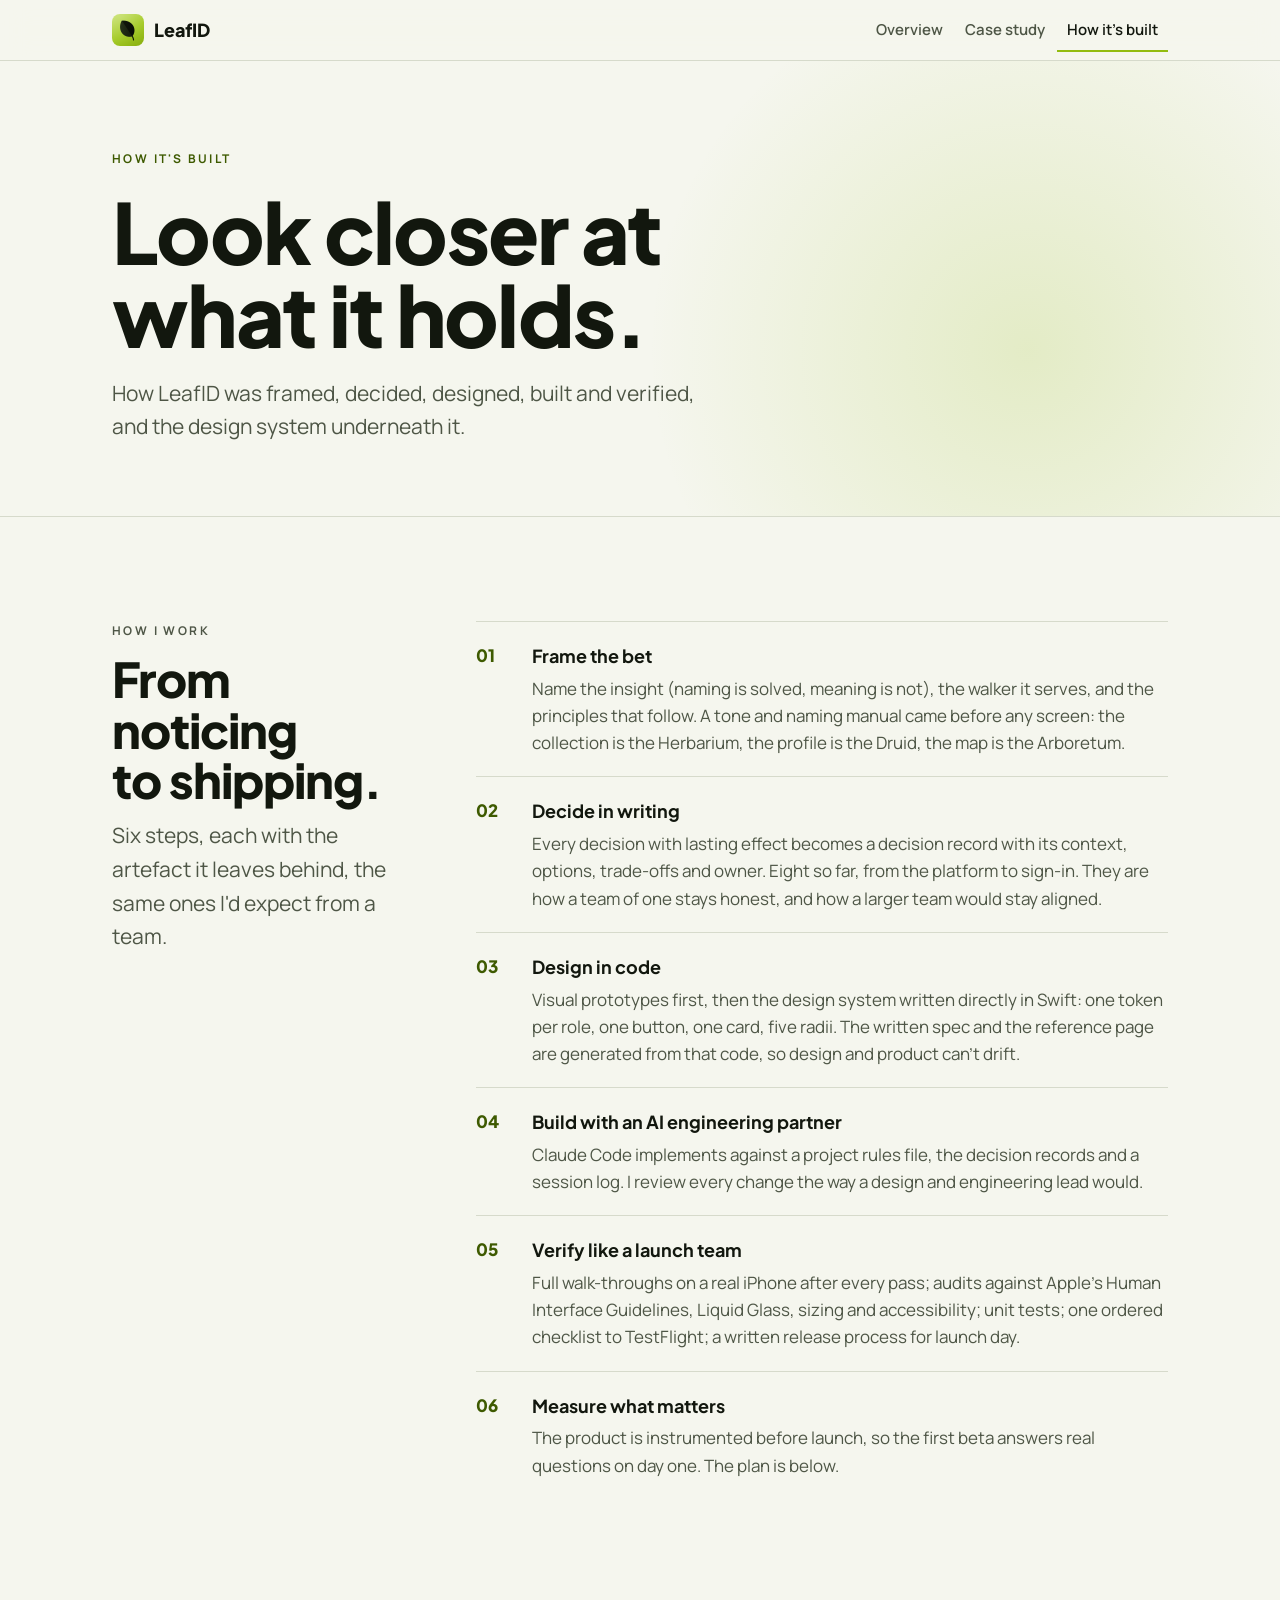
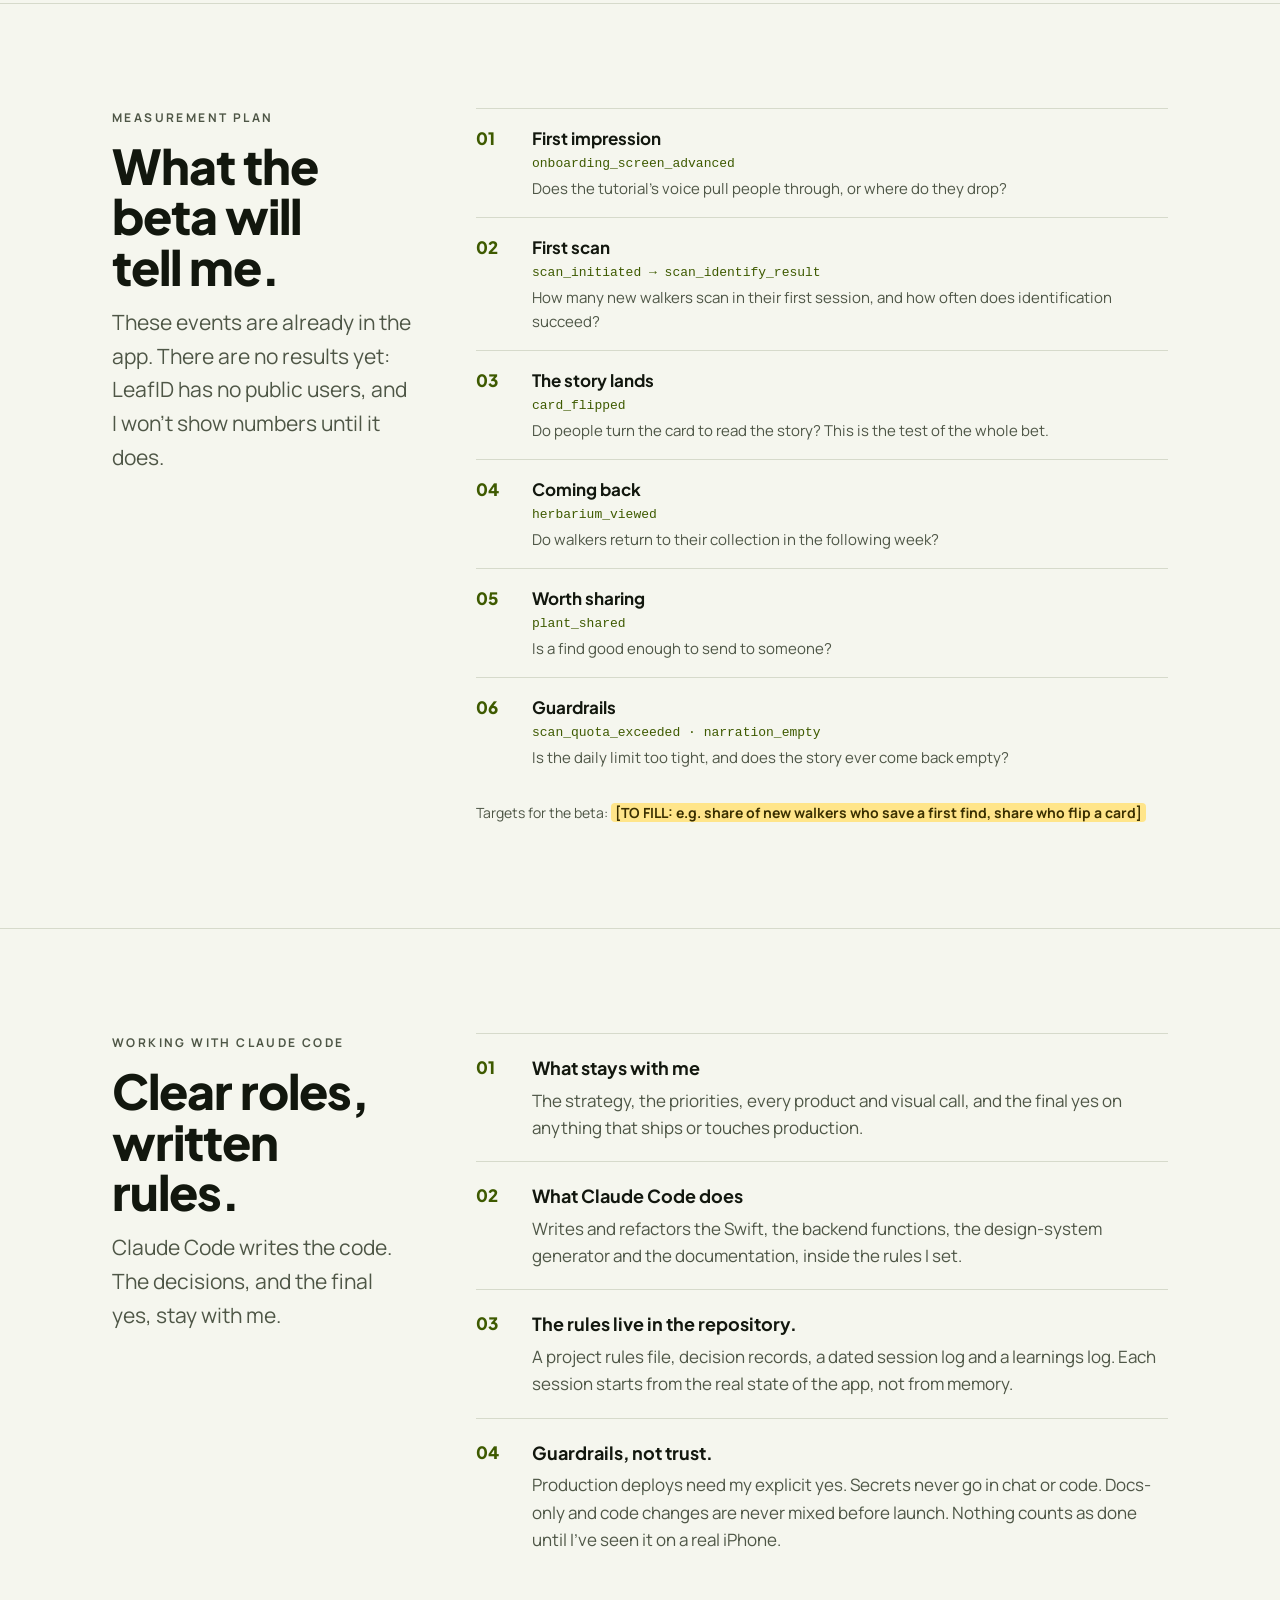
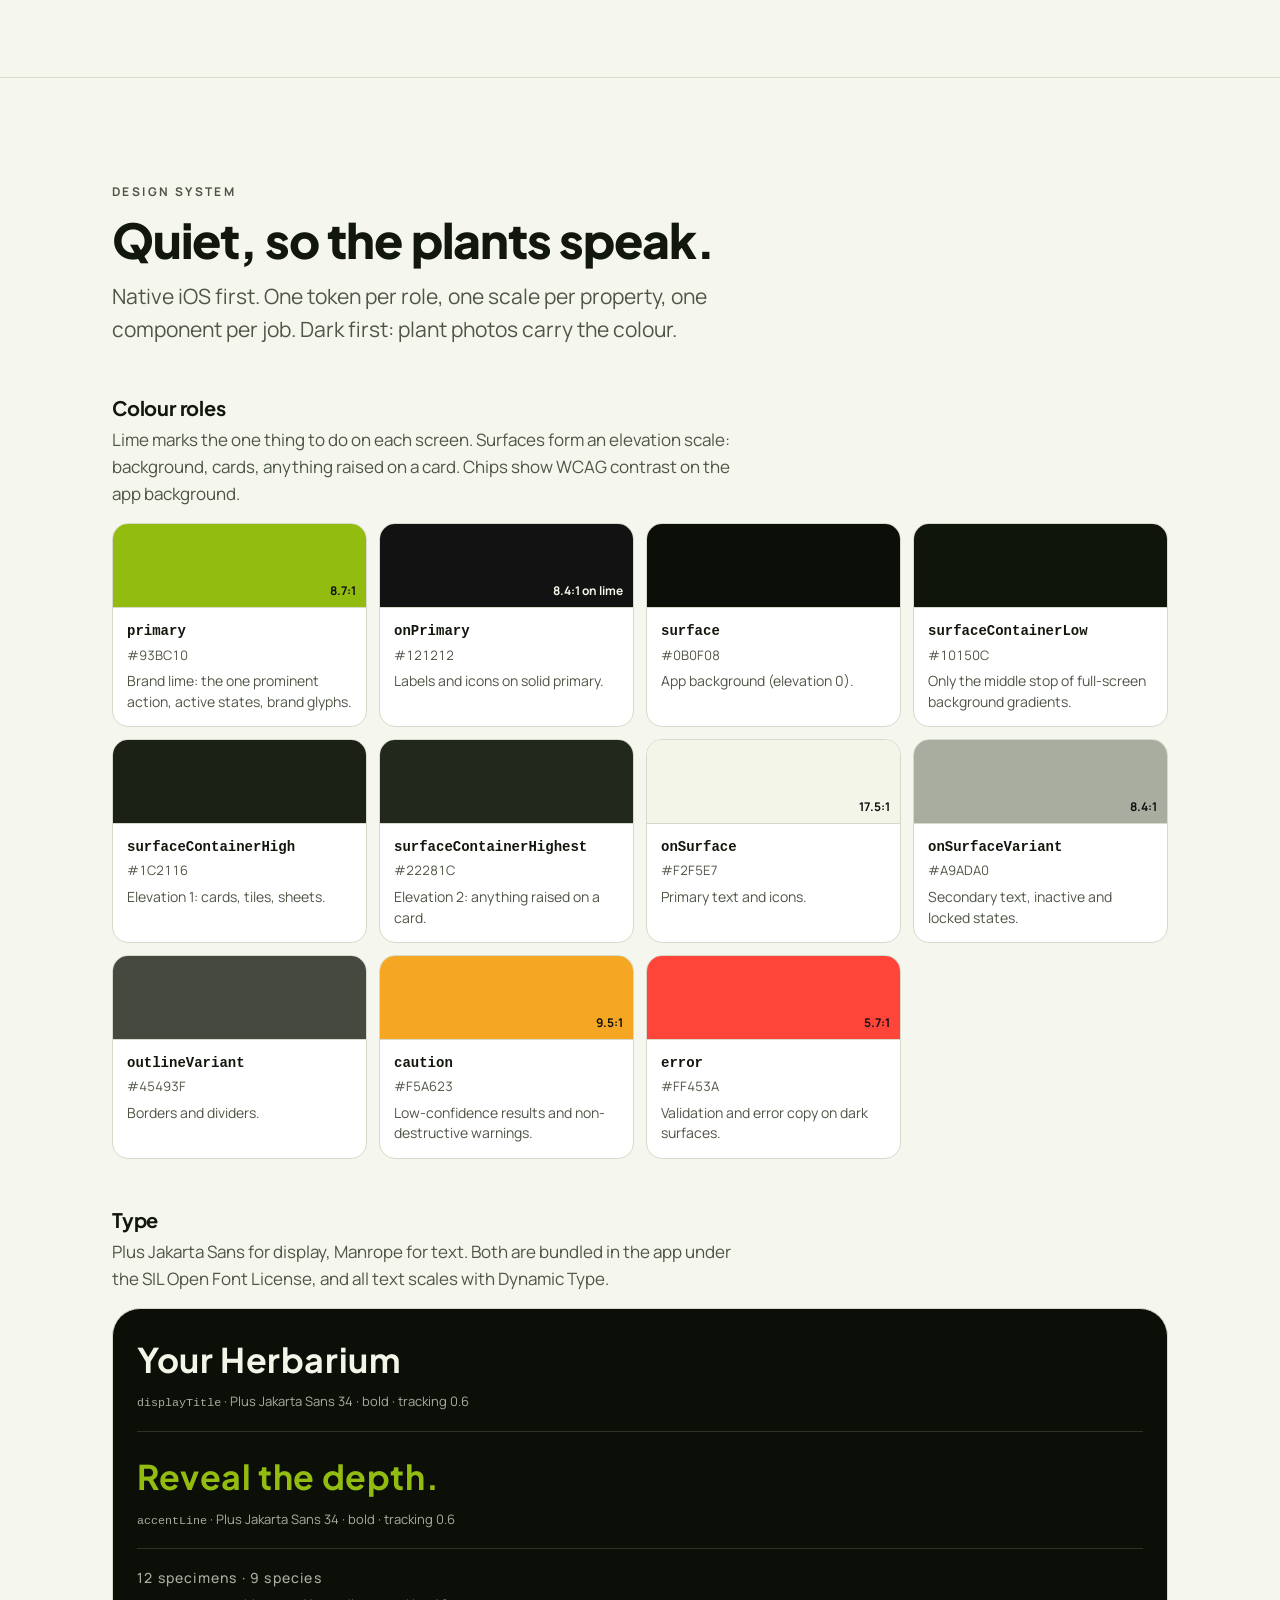
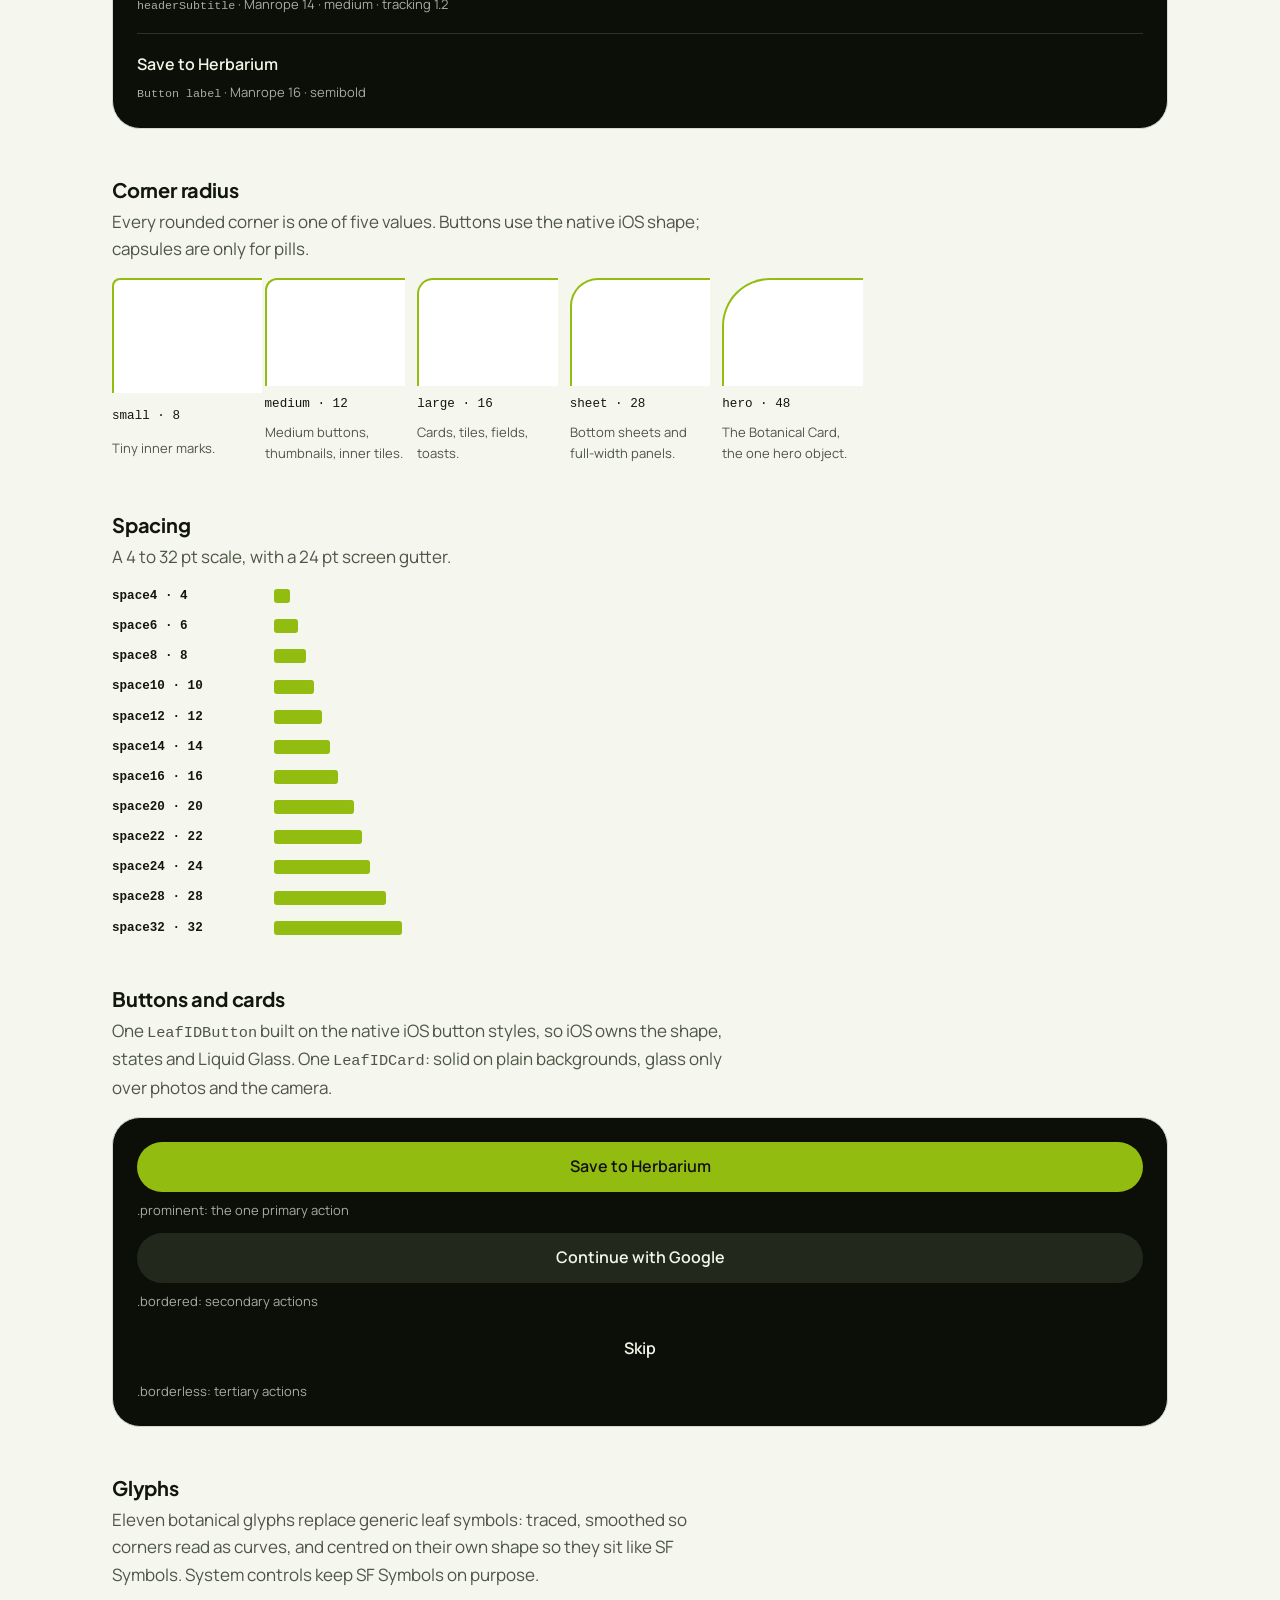
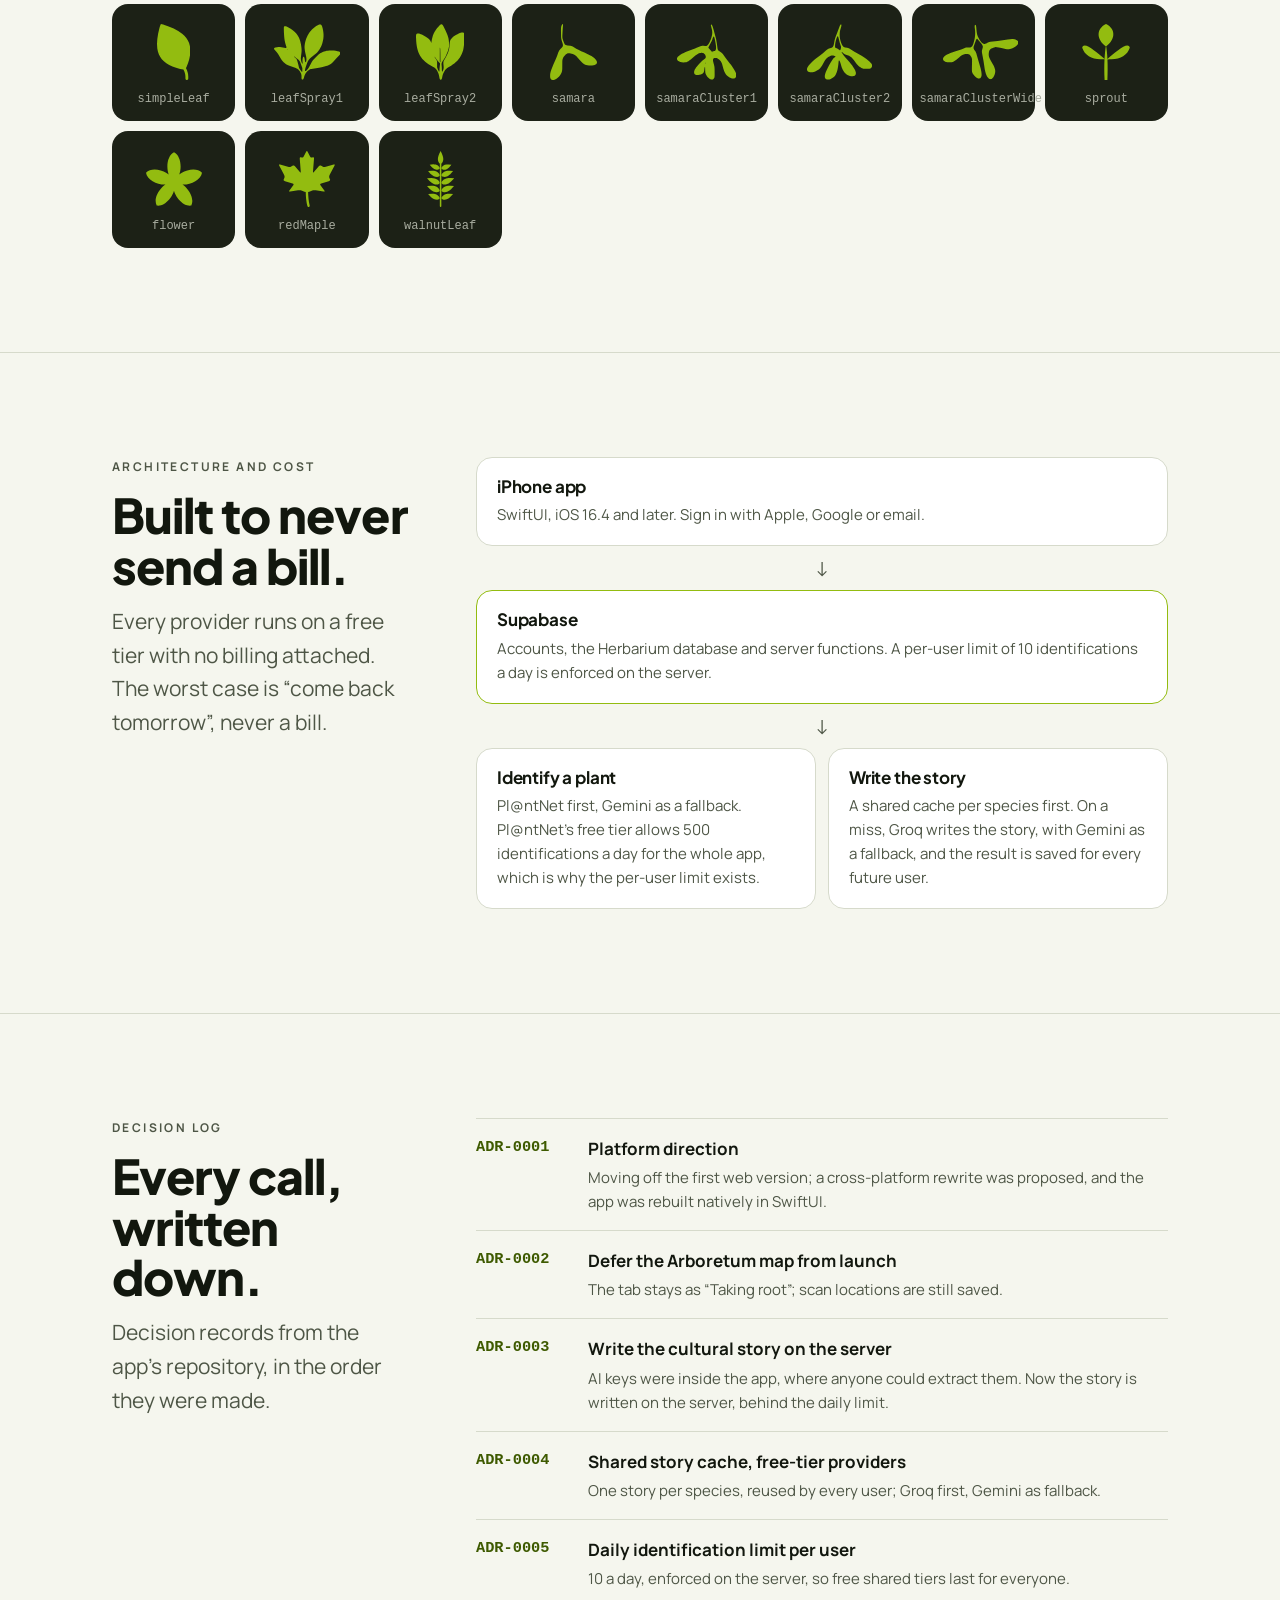
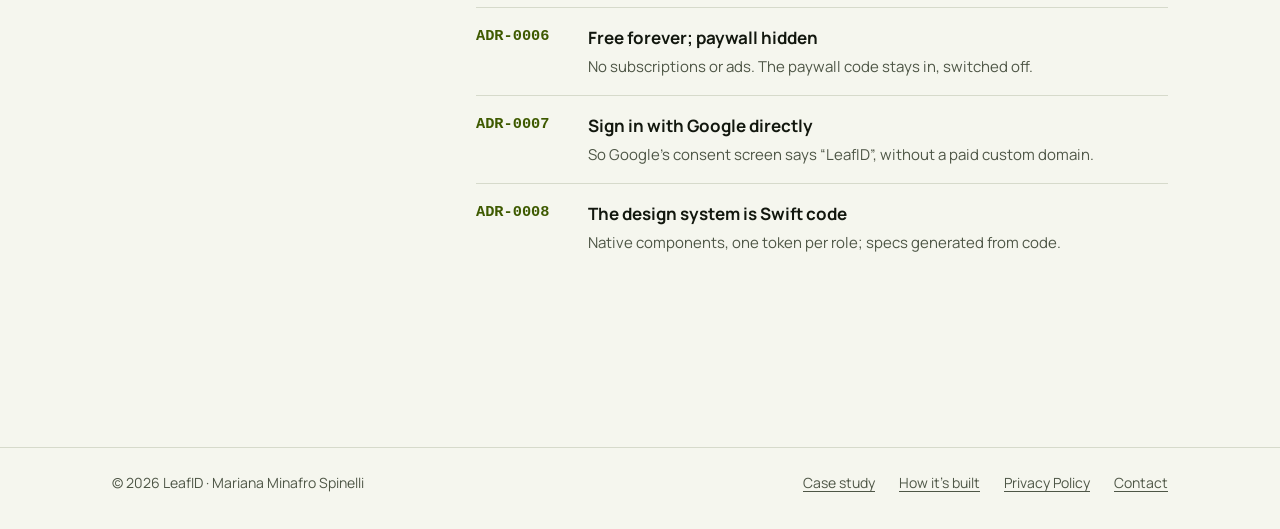
==== build.html @ 7465caaa "Add LeafID case study and How it's built pages; rewrite the app page - index.html: short app page in" ====
<!doctype html>
<html lang="en">
<head>
<meta charset="utf-8">
<meta name="viewport" content="width=device-width, initial-scale=1">
<title>How LeafID is built</title>
<meta name="description" content="LeafID's process, design system and architecture: a native SwiftUI app whose design system lives in code, built with Claude Code.">
<meta property="og:title" content="How LeafID is built">
<meta property="og:description" content="Process, design system and architecture of LeafID, by Mariana Minafro Spinelli.">
<meta property="og:image" content="https://marianaminsp.github.io/leafid-app/icon.png">
<meta name="theme-color" content="#0B0F08" media="(prefers-color-scheme: dark)">
<meta name="theme-color" content="#F5F6EE" media="(prefers-color-scheme: light)">
<link rel="icon" href="icon.png">
<link rel="apple-touch-icon" href="icon.png">
<link rel="preconnect" href="https://fonts.googleapis.com">
<link rel="preconnect" href="https://fonts.gstatic.com" crossorigin>
<link rel="stylesheet" href="https://fonts.googleapis.com/css2?family=Manrope:wght@400;500;600;700&family=Plus+Jakarta+Sans:wght@700;800&display=swap">
<link rel="stylesheet" href="styles.css">
</head>
<body>

<!-- =====================================================================
     EDIT THE COPY HERE (same rules as index.html)
     The "tokens" part further down mirrors the app's Swift code
     (Theme/Theme.swift, docs/DESIGN_SYSTEM.md in LeafID-native).
     Update it only when the app's design system changes.
     ===================================================================== -->
<script>
window.COPY = {
  hero: {
    eyebrow: "How it's built",
    title: "Look closer at what it holds.",
    lede: "How LeafID was framed, decided, designed, built and verified, and the design system underneath it."
  },

  process: {
    label: "How I work",
    title: "From noticing to shipping.",
    intro: "Six steps, each with the artefact it leaves behind, the same ones I'd expect from a team.",
    items: [
      { title: "Frame the bet", text: "Name the insight (naming is solved, meaning is not), the walker it serves, and the principles that follow. A tone and naming manual came before any screen: the collection is the Herbarium, the profile is the Druid, the map is the Arboretum." },
      { title: "Decide in writing", text: "Every decision with lasting effect becomes a decision record with its context, options, trade-offs and owner. Eight so far, from the platform to sign-in. They are how a team of one stays honest, and how a larger team would stay aligned." },
      { title: "Design in code", text: "Visual prototypes first, then the design system written directly in Swift: one token per role, one button, one card, five radii. The written spec and the reference page are generated from that code, so design and product can't drift." },
      { title: "Build with an AI engineering partner", text: "Claude Code implements against a project rules file, the decision records and a session log. I review every change the way a design and engineering lead would." },
      { title: "Verify like a launch team", text: "Full walk-throughs on a real iPhone after every pass; audits against Apple's Human Interface Guidelines, Liquid Glass, sizing and accessibility; unit tests; one ordered checklist to TestFlight; a written release process for launch day." },
      { title: "Measure what matters", text: "The product is instrumented before launch, so the first beta answers real questions on day one. The plan is below." }
    ]
  },

  measure: {
    label: "Measurement plan",
    title: "What the beta will tell me.",
    intro: "These events are already in the app. There are no results yet: LeafID has no public users, and I won't show numbers until it does.",
    items: [
      { moment: "First impression", event: "onboarding_screen_advanced", question: "Does the tutorial's voice pull people through, or where do they drop?" },
      { moment: "First scan", event: "scan_initiated → scan_identify_result", question: "How many new walkers scan in their first session, and how often does identification succeed?" },
      { moment: "The story lands", event: "card_flipped", question: "Do people turn the card to read the story? This is the test of the whole bet." },
      { moment: "Coming back", event: "herbarium_viewed", question: "Do walkers return to their collection in the following week?" },
      { moment: "Worth sharing", event: "plant_shared", question: "Is a find good enough to send to someone?" },
      { moment: "Guardrails", event: "scan_quota_exceeded · narration_empty", question: "Is the daily limit too tight, and does the story ever come back empty?" }
    ],
    targets: "Targets for the beta: [TO FILL: e.g. share of new walkers who save a first find, share who flip a card]"
  },

  claude: {
    label: "Working with Claude Code",
    title: "Clear roles, written rules.",
    intro: "Claude Code writes the code. The decisions, and the final yes, stay with me.",
    items: [
      { title: "What stays with me", text: "The strategy, the priorities, every product and visual call, and the final yes on anything that ships or touches production." },
      { title: "What Claude Code does", text: "Writes and refactors the Swift, the backend functions, the design-system generator and the documentation, inside the rules I set." },
      { title: "The rules live in the repository.", text: "A project rules file, decision records, a dated session log and a learnings log. Each session starts from the real state of the app, not from memory." },
      { title: "Guardrails, not trust.", text: "Production deploys need my explicit yes. Secrets never go in chat or code. Docs-only and code changes are never mixed before launch. Nothing counts as done until I've seen it on a real iPhone." }
    ]
  },

  system: {
    label: "Design system",
    title: "Quiet, so the plants speak.",
    intro: "Native iOS first. One token per role, one scale per property, one component per job. Dark first: plant photos carry the colour.",
    colorsTitle: "Colour roles",
    colorsText: "Lime marks the one thing to do on each screen. Surfaces form an elevation scale: background, cards, anything raised on a card. Chips show WCAG contrast on the app background.",
    typeTitle: "Type",
    typeText: "Plus Jakarta Sans for display, Manrope for text. Both are bundled in the app under the SIL Open Font License, and all text scales with Dynamic Type.",
    radiusTitle: "Corner radius",
    radiusText: "Every rounded corner is one of five values. Buttons use the native iOS shape; capsules are only for pills.",
    spacingTitle: "Spacing",
    spacingText: "A 4 to 32 pt scale, with a 24 pt screen gutter.",
    buttonsTitle: "Buttons and cards",
    buttonsText: "One <code>LeafIDButton</code> built on the native iOS button styles, so iOS owns the shape, states and Liquid Glass. One <code>LeafIDCard</code>: solid on plain backgrounds, glass only over photos and the camera.",
    glyphsTitle: "Glyphs",
    glyphsText: "Eleven botanical glyphs replace generic leaf symbols: traced, smoothed so corners read as curves, and centred on their own shape so they sit like SF Symbols. System controls keep SF Symbols on purpose."
  },

  // ---- Design tokens: mirror of LeafID-native/Theme/Theme.swift (generated spec: docs/DESIGN_SYSTEM.md) ----
  tokens: {
    colors: [
      { role: "primary", hex: "#93BC10", ratio: "8.7:1", use: "Brand lime: the one prominent action, active states, brand glyphs." },
      { role: "onPrimary", hex: "#121212", dark: true, ratio: "8.4:1 on lime", use: "Labels and icons on solid primary." },
      { role: "surface", hex: "#0B0F08", dark: true, use: "App background (elevation 0)." },
      { role: "surfaceContainerLow", hex: "#10150C", dark: true, use: "Only the middle stop of full-screen background gradients." },
      { role: "surfaceContainerHigh", hex: "#1C2116", dark: true, use: "Elevation 1: cards, tiles, sheets." },
      { role: "surfaceContainerHighest", hex: "#22281C", dark: true, use: "Elevation 2: anything raised on a card." },
      { role: "onSurface", hex: "#F2F5E7", ratio: "17.5:1", use: "Primary text and icons." },
      { role: "onSurfaceVariant", hex: "#A9ADA0", ratio: "8.4:1", use: "Secondary text, inactive and locked states." },
      { role: "outlineVariant", hex: "#45493F", dark: true, use: "Borders and dividers." },
      { role: "caution", hex: "#F5A623", ratio: "9.5:1", use: "Low-confidence results and non-destructive warnings." },
      { role: "error", hex: "#FF453A", ratio: "5.7:1", use: "Validation and error copy on dark surfaces." }
    ],
    type: [
      { name: "displayTitle", family: "Plus Jakarta Sans", size: 34, weight: 700, weightName: "bold", tracking: 0.6, color: "#F2F5E7", sample: "Your Herbarium" },
      { name: "accentLine", family: "Plus Jakarta Sans", size: 34, weight: 700, weightName: "bold", tracking: 0.6, color: "#93BC10", sample: "Reveal the depth." },
      { name: "headerSubtitle", family: "Manrope", size: 14, weight: 500, weightName: "medium", tracking: 1.2, color: "#A9ADA0", sample: "12 specimens · 9 species" },
      { name: "Button label", family: "Manrope", size: 16, weight: 600, weightName: "semibold", tracking: 0, color: "#F2F5E7", sample: "Save to Herbarium" }
    ],
    radius: [
      { name: "small", pt: 8, use: "Tiny inner marks." },
      { name: "medium", pt: 12, use: "Medium buttons, thumbnails, inner tiles." },
      { name: "large", pt: 16, use: "Cards, tiles, fields, toasts." },
      { name: "sheet", pt: 28, use: "Bottom sheets and full-width panels." },
      { name: "hero", pt: 48, use: "The Botanical Card, the one hero object." }
    ],
    spacing: [
      { name: "space4", pt: 4 }, { name: "space6", pt: 6 }, { name: "space8", pt: 8 }, { name: "space10", pt: 10 },
      { name: "space12", pt: 12 }, { name: "space14", pt: 14 }, { name: "space16", pt: 16 }, { name: "space20", pt: 20 },
      { name: "space22", pt: 22 }, { name: "space24", pt: 24 }, { name: "space28", pt: 28 }, { name: "space32", pt: 32 }
    ],
    glyphs: ["simpleLeaf", "leafSpray1", "leafSpray2", "samara", "samaraCluster1", "samaraCluster2", "samaraClusterWide", "sprout", "flower", "redMaple", "walnutLeaf"]
  },

  stack: {
    label: "Architecture and cost",
    title: "Built to never send a bill.",
    intro: "Every provider runs on a free tier with no billing attached. The worst case is “come back tomorrow”, never a bill.",
    app: { title: "iPhone app", text: "SwiftUI, iOS 16.4 and later. Sign in with Apple, Google or email." },
    backend: { title: "Supabase", text: "Accounts, the Herbarium database and server functions. A per-user limit of 10 identifications a day is enforced on the server." },
    identify: { title: "Identify a plant", text: "Pl@ntNet first, Gemini as a fallback. Pl@ntNet's free tier allows 500 identifications a day for the whole app, which is why the per-user limit exists." },
    narrate: { title: "Write the story", text: "A shared cache per species first. On a miss, Groq writes the story, with Gemini as a fallback, and the result is saved for every future user." }
  },

  adr: {
    label: "Decision log",
    title: "Every call, written down.",
    intro: "Decision records from the app's repository, in the order they were made.",
    items: [
      { id: "ADR-0001", title: "Platform direction", text: "Moving off the first web version; a cross-platform rewrite was proposed, and the app was rebuilt natively in SwiftUI." },
      { id: "ADR-0002", title: "Defer the Arboretum map from launch", text: "The tab stays as “Taking root”; scan locations are still saved." },
      { id: "ADR-0003", title: "Write the cultural story on the server", text: "AI keys were inside the app, where anyone could extract them. Now the story is written on the server, behind the daily limit." },
      { id: "ADR-0004", title: "Shared story cache, free-tier providers", text: "One story per species, reused by every user; Groq first, Gemini as fallback." },
      { id: "ADR-0005", title: "Daily identification limit per user", text: "10 a day, enforced on the server, so free shared tiers last for everyone." },
      { id: "ADR-0006", title: "Free forever; paywall hidden", text: "No subscriptions or ads. The paywall code stays in, switched off." },
      { id: "ADR-0007", title: "Sign in with Google directly", text: "So Google's consent screen says “LeafID”, without a paid custom domain." },
      { id: "ADR-0008", title: "The design system is Swift code", text: "Native components, one token per role; specs generated from code." }
    ]
  }
};
</script>
<!-- ======================= END OF COPY ======================= -->

<a class="skip" href="#main">Skip to content</a>

<header class="topbar">
  <div class="wrap">
    <a class="brand" href="./"><img src="icon.png" alt="" width="32" height="32"><span>LeafID</span></a>
    <nav aria-label="Site">
      <ul class="nav">
        <li><a href="./">Overview</a></li>
        <li><a href="case.html">Case study</a></li>
        <li><a href="build.html" aria-current="page">How it's built</a></li>
      </ul>
    </nav>
  </div>
</header>

<main id="main">
  <section class="hero solo" aria-labelledby="hero-title">
    <div class="wrap">
      <div class="hero-copy">
        <p class="eyebrow" data-copy="hero.eyebrow"></p>
        <h1 id="hero-title" data-copy="hero.title"></h1>
        <p class="lede" data-copy="hero.lede"></p>
      </div>
    </div>
  </section>

  <section class="section" aria-labelledby="process-title">
    <div class="wrap split">
      <div class="section-head">
        <span class="label" data-copy="process.label"></span>
        <h2 id="process-title" data-copy="process.title"></h2>
        <p class="lede" data-copy="process.intro"></p>
      </div>
      <div data-render="steps" data-from="process.items"></div>
    </div>
  </section>

  <section class="section" id="measure" aria-labelledby="measure-title">
    <div class="wrap split">
      <div class="section-head">
        <span class="label" data-copy="measure.label"></span>
        <h2 id="measure-title" data-copy="measure.title"></h2>
        <p class="lede" data-copy="measure.intro"></p>
      </div>
      <div>
        <div data-render="metrics" data-from="measure.items"></div>
        <p class="code-note" style="margin-top:16px" data-copy="measure.targets"></p>
      </div>
    </div>
  </section>

  <section class="section" aria-labelledby="claude-title">
    <div class="wrap split">
      <div class="section-head">
        <span class="label" data-copy="claude.label"></span>
        <h2 id="claude-title" data-copy="claude.title"></h2>
        <p class="lede" data-copy="claude.intro"></p>
      </div>
      <div data-render="steps" data-from="claude.items"></div>
    </div>
  </section>

  <section class="section" id="design-system" aria-labelledby="system-title">
    <div class="wrap">
      <div class="section-head">
        <span class="label" data-copy="system.label"></span>
        <h2 id="system-title" data-copy="system.title"></h2>
        <p class="lede" data-copy="system.intro"></p>
      </div>

      <div class="subhead"><h3 data-copy="system.colorsTitle"></h3><p data-copy="system.colorsText"></p></div>
      <div data-render="colors" data-from="tokens.colors"></div>

      <div class="subhead"><h3 data-copy="system.typeTitle"></h3><p data-copy="system.typeText"></p></div>
      <div data-render="type" data-from="tokens.type"></div>

      <div class="subhead"><h3 data-copy="system.radiusTitle"></h3><p data-copy="system.radiusText"></p></div>
      <div data-render="radius" data-from="tokens.radius"></div>

      <div class="subhead"><h3 data-copy="system.spacingTitle"></h3><p data-copy="system.spacingText"></p></div>
      <div data-render="spacing" data-from="tokens.spacing"></div>

      <div class="subhead"><h3 data-copy="system.buttonsTitle"></h3><p data-copy="system.buttonsText"></p></div>
      <div class="app-surface demo-buttons" role="img" aria-label="LeafIDButton variants: prominent, bordered and borderless">
        <div class="b p">Save to Herbarium</div><small>.prominent: the one primary action</small>
        <div class="b o">Continue with Google</div><small>.bordered: secondary actions</small>
        <div class="b l">Skip</div><small>.borderless: tertiary actions</small>
      </div>

      <div class="subhead"><h3 data-copy="system.glyphsTitle"></h3><p data-copy="system.glyphsText"></p></div>
      <div data-render="glyphs" data-from="tokens.glyphs"></div>
    </div>
  </section>

  <section class="section" aria-labelledby="stack-title">
    <div class="wrap split">
      <div class="section-head">
        <span class="label" data-copy="stack.label"></span>
        <h2 id="stack-title" data-copy="stack.title"></h2>
        <p class="lede" data-copy="stack.intro"></p>
      </div>
      <div class="flow">
        <div class="node"><h3 data-copy="stack.app.title"></h3><p data-copy="stack.app.text"></p></div>
        <div class="arrow" aria-hidden="true">↓</div>
        <div class="node accent"><h3 data-copy="stack.backend.title"></h3><p data-copy="stack.backend.text"></p></div>
        <div class="arrow" aria-hidden="true">↓</div>
        <div class="branches">
          <div class="node"><h3 data-copy="stack.identify.title"></h3><p data-copy="stack.identify.text"></p></div>
          <div class="node"><h3 data-copy="stack.narrate.title"></h3><p data-copy="stack.narrate.text"></p></div>
        </div>
      </div>
    </div>
  </section>

  <section class="section" aria-labelledby="adr-title">
    <div class="wrap split">
      <div class="section-head">
        <span class="label" data-copy="adr.label"></span>
        <h2 id="adr-title" data-copy="adr.title"></h2>
        <p class="lede" data-copy="adr.intro"></p>
      </div>
      <div data-render="adr" data-from="adr.items"></div>
    </div>
  </section>
</main>

<footer class="footer">
  <div class="wrap">
    <span>© <span data-year>2026</span> LeafID · Mariana Minafro Spinelli</span>
    <a href="case.html">Case study</a>
    <a href="build.html">How it's built</a>
    <a href="privacy.html">Privacy Policy</a>
    <a href="mailto:mariana.minafro@gmail.com">Contact</a>
  </div>
</footer>

<script src="assets/glyphs.js"></script>
<script src="main.js"></script>
</body>
</html>
---- styles.css ----
/* LeafID site. Shared by index.html, build.html and privacy.html.
   Colours follow the app's tokens (Theme.swift). Dark is the app's own look;
   light is a paper version with the same green family, tuned for WCAG AA. */

:root {
  /* light (paper) */
  --bg: #F5F6EE;
  --bg-raised: #ECEEE3;
  --card: #FFFFFF;
  --line: #D6DACB;
  --fg: #12170E;
  --muted: #4E5646;
  --accent: #93BC10;          /* fills only; text on it is --on-accent */
  --accent-ink: #3E5A00;      /* lime-family green for text and links, 7:1 on --bg */
  --on-accent: #121212;
  --glow: rgba(147, 188, 16, 0.18);

  --font-display: "Plus Jakarta Sans", system-ui, -apple-system, sans-serif;
  --font-text: "Manrope", system-ui, -apple-system, sans-serif;

  /* app radius scale (CornerRadius) */
  --r-small: 8px;
  --r-medium: 12px;
  --r-large: 16px;
  --r-sheet: 28px;

  --gutter: 16px;
  --measure: 62ch;
  --page: 1120px;
  color-scheme: light;
}

@media (prefers-color-scheme: dark) {
  :root {
    --bg: #0B0F08;            /* surface */
    --bg-raised: #10150C;     /* surfaceContainerLow */
    --card: #1C2116;          /* surfaceContainerHigh */
    --line: #2C3324;
    --fg: #F2F5E7;            /* onSurface */
    --muted: #A9ADA0;         /* onSurfaceVariant */
    --accent-ink: #A6D11A;
    --glow: rgba(147, 188, 16, 0.16);
    color-scheme: dark;
  }
}

@media (min-width: 720px) { :root { --gutter: 32px; } }

*, *::before, *::after { box-sizing: border-box; }

html { -webkit-text-size-adjust: 100%; scroll-behavior: smooth; }
@media (prefers-reduced-motion: reduce) { html { scroll-behavior: auto; } }

body {
  margin: 0;
  background: var(--bg);
  color: var(--fg);
  font-family: var(--font-text);
  font-size: 17px;
  line-height: 1.6;
  -webkit-font-smoothing: antialiased;
  overflow-x: hidden;
}

img, svg { display: block; max-width: 100%; }

a { color: var(--accent-ink); text-underline-offset: 3px; text-decoration-thickness: 1px; }
a:hover { text-decoration-thickness: 2px; }

:focus-visible {
  outline: 3px solid var(--accent-ink);
  outline-offset: 3px;
  border-radius: 4px;
}

.skip {
  position: absolute; left: var(--gutter); top: -60px;
  background: var(--accent); color: var(--on-accent);
  padding: 10px 16px; border-radius: var(--r-medium); font-weight: 700; z-index: 10;
}
.skip:focus { top: 12px; }

.wrap { max-width: var(--page); margin: 0 auto; padding: 0 var(--gutter); }

/* ---------- top bar ---------- */
.topbar {
  position: sticky; top: 0; z-index: 5;
  background: color-mix(in srgb, var(--bg) 86%, transparent);
  backdrop-filter: saturate(140%) blur(14px);
  -webkit-backdrop-filter: saturate(140%) blur(14px);
  border-bottom: 1px solid var(--line);
}
.topbar .wrap { display: flex; align-items: center; gap: 12px; min-height: 60px; }
.brand {
  display: flex; align-items: center; gap: 10px; margin-right: auto;
  color: var(--fg); text-decoration: none;
  font-family: var(--font-display); font-weight: 800; font-size: 18px; letter-spacing: -0.01em;
}
.brand img { width: 32px; height: 32px; border-radius: 8px; }
.nav { display: flex; gap: 2px; margin: 0; padding: 0; list-style: none; }
.nav a {
  display: inline-flex; align-items: center; min-height: 44px; padding: 0 10px;
  color: var(--muted); text-decoration: none; font-size: 15px; font-weight: 600; border-radius: var(--r-medium);
}
.nav a:hover { color: var(--fg); }
.nav a[aria-current="page"] { color: var(--fg); box-shadow: inset 0 -2px 0 var(--accent); border-radius: 0; }
@media (max-width: 420px) { .brand span { display: none; } .nav a { padding: 0 8px; font-size: 14px; } }

/* ---------- type ---------- */
h1, h2, h3 { font-family: var(--font-display); letter-spacing: -0.02em; text-wrap: balance; margin: 0; }
h1 { font-weight: 800; font-size: clamp(40px, 9vw, 84px); line-height: 0.98; }
h2 { font-weight: 800; font-size: clamp(30px, 5.4vw, 48px); line-height: 1.05; }
h3 { font-weight: 700; font-size: 20px; line-height: 1.25; letter-spacing: -0.01em; }
p { margin: 0; }
.lede { font-size: clamp(18px, 2.2vw, 21px); color: var(--muted); max-width: 46ch; }
.muted { color: var(--muted); }
.eyebrow {
  font-size: 12px; font-weight: 700; letter-spacing: 0.2em; text-transform: uppercase; color: var(--accent-ink);
}
.todo { background: #FFE58A; color: #3A2F00; padding: 0 4px; border-radius: 4px; font-weight: 700; }

/* ---------- hero ---------- */
.hero { position: relative; padding: 56px 0 48px; overflow: hidden; }
.hero::before {
  content: ""; position: absolute; inset: -20% -10% auto auto; width: 70vw; height: 70vw; max-width: 760px; max-height: 760px;
  background: radial-gradient(closest-side, var(--glow), transparent); pointer-events: none;
}
.hero .wrap { position: relative; display: grid; gap: 40px; }
.hero-copy { display: grid; gap: 22px; align-content: start; }
.hero-icon { width: 72px; height: 72px; border-radius: 18px; box-shadow: 0 18px 40px -18px rgba(147, 188, 16, 0.6); }
.ctas { display: flex; flex-wrap: wrap; gap: 12px; margin-top: 6px; }
.btn {
  display: inline-flex; align-items: center; justify-content: center; gap: 8px;
  min-height: 48px; padding: 0 22px; border-radius: var(--r-large);
  font-weight: 700; font-size: 16px; text-decoration: none; border: 1px solid transparent;
}
.btn-primary { background: var(--accent); color: var(--on-accent); }
.btn-primary:hover { filter: brightness(1.06); }
.btn-secondary { color: var(--fg); border-color: var(--line); background: var(--card); }
.btn-secondary:hover { border-color: var(--muted); }

/* specimen plate: the brand glyphs laid out like a herbarium sheet */
.plate {
  position: relative; border: 1px solid var(--line); border-radius: var(--r-sheet);
  background: var(--card); padding: 22px; display: grid; gap: 14px;
}
.plate-grid { display: grid; grid-template-columns: repeat(3, 1fr); gap: 10px; }
.plate-cell {
  aspect-ratio: 1; display: grid; place-items: center; border-radius: var(--r-large);
  background: var(--bg-raised); color: var(--accent-ink); padding: 22%;
}
@media (prefers-color-scheme: dark) { .plate-cell { color: var(--accent); } }
.plate-cell svg { width: 100%; height: 100%; }
.plate-cell.big { grid-column: span 2; grid-row: span 2; padding: 18%; }
.plate-label { display: flex; justify-content: space-between; gap: 12px; font-size: 12px; color: var(--muted); letter-spacing: 0.08em; text-transform: uppercase; font-weight: 700; }

@media (min-width: 900px) {
  .hero { padding: 88px 0 72px; }
  .hero .wrap { grid-template-columns: 1.25fr 1fr; align-items: center; gap: 64px; }
  .hero.solo .wrap { grid-template-columns: minmax(0, 860px); }
}

/* byline strip for the case-study reader */
.byline {
  border-top: 1px solid var(--line); border-bottom: 1px solid var(--line); background: var(--bg-raised);
}
.byline .wrap { display: grid; gap: 4px 32px; padding-top: 18px; padding-bottom: 18px; }
.byline dl { display: grid; grid-template-columns: repeat(2, minmax(0, 1fr)); gap: 14px 24px; margin: 0; }
.byline dt { font-size: 12px; font-weight: 700; letter-spacing: 0.14em; text-transform: uppercase; color: var(--muted); }
.byline dd { margin: 2px 0 0; font-weight: 600; font-size: 15px; }
@media (min-width: 720px) { .byline dl { grid-template-columns: repeat(4, minmax(0, 1fr)); } }

/* ---------- sections ---------- */
.section { padding: 72px 0; border-top: 1px solid var(--line); }
.section:first-of-type { border-top: 0; }
.section-head { display: grid; gap: 14px; margin-bottom: 36px; max-width: 760px; }
.num { font-family: var(--font-display); font-weight: 800; font-size: 14px; color: var(--accent-ink); letter-spacing: 0.08em; }
@media (min-width: 900px) {
  .section { padding: 104px 0; }
  .split { display: grid; grid-template-columns: 300px 1fr; gap: 64px; }
  .split .section-head { position: sticky; top: 96px; align-self: start; margin: 0; }
}

.prose { display: grid; gap: 18px; max-width: var(--measure); }
.prose p { font-size: 18px; }

/* features */
.features { display: grid; gap: 12px; margin: 0; padding: 0; list-style: none; }
.features li { background: var(--card); border: 1px solid var(--line); border-radius: var(--r-large); padding: 20px; display: grid; gap: 6px; align-content: start; }
.features .k { color: var(--accent-ink); font-family: var(--font-display); font-weight: 800; font-size: 13px; letter-spacing: 0.1em; }
.features p { color: var(--muted); font-size: 16px; }
@media (min-width: 720px) { .features { grid-template-columns: repeat(2, 1fr); } }
@media (min-width: 1000px) { .features { grid-template-columns: repeat(4, 1fr); } }

/* screens */
.screens { display: grid; grid-template-columns: repeat(2, minmax(0, 1fr)); gap: 28px 14px; margin: 0; padding: 0; list-style: none; }
.screen { display: grid; gap: 14px; align-content: start; margin: 0; }
.phone {
  aspect-ratio: 1179 / 2556; border-radius: 34px; overflow: hidden; background: #0B0F08;
  border: 1px solid var(--line); box-shadow: 0 24px 50px -30px rgba(0, 0, 0, 0.45);
}
.phone img { width: 100%; height: 100%; object-fit: cover; }
.phone.placeholder {
  display: grid; place-items: center; align-content: center; gap: 12px; text-align: center; padding: 24px;
  background: repeating-linear-gradient(135deg, var(--bg-raised) 0 10px, var(--card) 10px 20px);
  border-style: dashed; color: var(--muted); font-size: 13px; font-weight: 600;
}
.phone.placeholder svg { width: 44px; height: 44px; color: var(--muted); opacity: 0.7; }
.screen figcaption { display: grid; gap: 4px; }
.screen figcaption b { font-family: var(--font-display); font-size: 17px; }
.screen figcaption span { color: var(--muted); font-size: 15px; line-height: 1.5; }
@media (min-width: 720px) { .screens { grid-template-columns: repeat(auto-fill, minmax(220px, 1fr)); gap: 32px 20px; } }
@media (max-width: 480px) { .phone { border-radius: 22px; } .screen figcaption span { font-size: 14px; } }

/* case: problem / user / constraints */
.facts { display: grid; gap: 28px; }
.fact { display: grid; gap: 10px; padding-top: 18px; border-top: 2px solid var(--fg); }
.fact h3 { font-size: 13px; letter-spacing: 0.14em; text-transform: uppercase; }
.fact p { font-size: 18px; }
.fact ul { margin: 0; padding-left: 20px; display: grid; gap: 6px; }

/* decisions */
.decisions { list-style: none; margin: 0; padding: 0; display: grid; gap: 16px; counter-reset: d; }
.decision {
  counter-increment: d; background: var(--card); border: 1px solid var(--line); border-radius: var(--r-large);
  padding: 24px; display: grid; gap: 14px;
}
.decision h3::before { content: "D" counter(d) "  "; color: var(--accent-ink); white-space: pre; }
.decision dl { margin: 0; display: grid; gap: 12px; }
.decision dt { font-size: 12px; font-weight: 700; letter-spacing: 0.14em; text-transform: uppercase; color: var(--muted); }
.decision dd { margin: 2px 0 0; }
@media (min-width: 720px) { .decision dl { grid-template-columns: 1fr 1fr; gap: 24px; } }

.decision .evidence { font-size: 13px; color: var(--muted); border-top: 1px solid var(--line); padding-top: 12px; }
.label { font-size: 12px; font-weight: 700; letter-spacing: 0.2em; text-transform: uppercase; color: var(--muted); }

/* craft: grouped like award criteria */
.craft { list-style: none; margin: 0; padding: 0; display: grid; gap: 12px; }
.craft > li { background: var(--card); border: 1px solid var(--line); border-radius: var(--r-large); padding: 22px; display: grid; gap: 10px; align-content: start; }
.craft .k { color: var(--accent-ink); font-size: 12px; font-weight: 700; letter-spacing: 0.16em; text-transform: uppercase; }
.craft ul { margin: 0; padding-left: 18px; display: grid; gap: 6px; color: var(--muted); font-size: 15px; }
@media (min-width: 720px) { .craft { grid-template-columns: repeat(2, 1fr); } }
@media (min-width: 1000px) { .craft { grid-template-columns: repeat(3, 1fr); } }

/* measurement plan */
.funnel { list-style: none; margin: 0; padding: 0; display: grid; gap: 0; counter-reset: f; }
.funnel li { counter-increment: f; display: grid; grid-template-columns: 44px 1fr; gap: 2px 12px; padding: 16px 0; border-top: 1px solid var(--line); }
.funnel li::before { content: counter(f, decimal-leading-zero); font-family: var(--font-display); font-weight: 800; color: var(--accent-ink); grid-row: span 3; }
.funnel b { font-family: var(--font-display); font-size: 17px; }
.funnel code { color: var(--accent-ink); font-size: 13px; grid-column: 2; }
.funnel span { color: var(--muted); font-size: 15px; grid-column: 2; }

.quote { font-family: var(--font-display); font-weight: 700; font-size: clamp(22px, 3vw, 30px); line-height: 1.25; letter-spacing: -0.01em; max-width: 30ch; }
.quote em { font-style: normal; color: var(--accent-ink); }

/* simple numbered list (what I'd do differently, process) */
.steps { list-style: none; margin: 0; padding: 0; display: grid; gap: 0; counter-reset: s; }
.steps li { counter-increment: s; display: grid; grid-template-columns: 44px 1fr; gap: 4px 12px; padding: 20px 0; border-top: 1px solid var(--line); }
.steps li::before { content: counter(s, decimal-leading-zero); font-family: var(--font-display); font-weight: 800; color: var(--accent-ink); grid-row: span 2; }
.steps b { font-family: var(--font-display); font-size: 18px; }
.steps span { color: var(--muted); grid-column: 2; }

/* status */
.status-card { border-radius: var(--r-sheet); padding: 28px; background: var(--card); border: 1px solid var(--line); display: grid; gap: 18px; }
.pill { display: inline-flex; align-items: center; gap: 8px; padding: 6px 12px; border-radius: 999px; background: var(--bg-raised); border: 1px solid var(--line); font-size: 13px; font-weight: 700; width: fit-content; }
.pill::before { content: ""; width: 8px; height: 8px; border-radius: 50%; background: var(--accent); }
.timeline { list-style: none; margin: 0; padding: 0; display: grid; gap: 10px; }
.timeline li { display: grid; grid-template-columns: 22px 1fr; gap: 10px; align-items: baseline; }
.timeline li::before { content: "○"; color: var(--muted); }
.timeline li.done::before { content: "●"; color: var(--accent-ink); }

/* contact */
.contact { background: var(--accent); color: var(--on-accent); border-radius: var(--r-sheet); padding: clamp(28px, 6vw, 64px); display: grid; gap: 20px; }
.contact h2 { color: var(--on-accent); }
.contact p { font-size: 18px; max-width: 52ch; }
.contact .ctas a { min-height: 48px; }
.contact .btn-dark { background: var(--on-accent); color: #F2F5E7; }
.contact .btn-ghost { border-color: rgba(18, 18, 18, 0.4); color: var(--on-accent); }
.contact :focus-visible { outline-color: var(--on-accent); }

/* ---------- build page ---------- */
.swatches { display: grid; grid-template-columns: repeat(auto-fill, minmax(min(100%, 220px), 1fr)); gap: 12px; margin: 0; padding: 0; list-style: none; }
.swatch { border: 1px solid var(--line); border-radius: var(--r-large); overflow: hidden; background: var(--card); }
.swatch .chip { box-shadow: inset 0 -1px 0 var(--line); }
.swatch .chip { height: 84px; display: flex; align-items: flex-end; justify-content: flex-end; padding: 8px 10px; font-size: 12px; font-weight: 700; }
.swatch .meta { padding: 12px 14px 14px; display: grid; gap: 2px; }
.swatch code { font-size: 14px; font-weight: 700; color: var(--fg); }
.swatch .hex { font-size: 13px; color: var(--muted); font-variant-numeric: tabular-nums; }
.swatch p { font-size: 14px; color: var(--muted); line-height: 1.45; margin-top: 4px; }

.subhead { margin: 48px 0 16px; display: grid; gap: 6px; }
.subhead:first-child { margin-top: 0; }
.subhead p { color: var(--muted); max-width: var(--measure); }

.app-surface { background: #0B0F08; color: #F2F5E7; border-radius: var(--r-sheet); padding: 24px; border: 1px solid var(--line); }
.typespec { display: grid; gap: 18px; }
.typespec .row { display: grid; gap: 4px; padding-bottom: 18px; border-bottom: 1px solid #2C3324; }
.typespec .row:last-child { border-bottom: 0; padding-bottom: 0; }
.typespec .spec { font-size: 13px; color: #A9ADA0; font-family: var(--font-text); }

.scale { display: grid; gap: 10px; }
.scale .row { display: grid; grid-template-columns: 150px 1fr; gap: 12px; align-items: center; font-size: 14px; }
.scale code { font-weight: 700; }
.scale .bar { height: 14px; background: var(--accent); border-radius: 3px; }
.radii { display: grid; grid-template-columns: repeat(auto-fill, minmax(130px, 1fr)); gap: 12px; }
.radius { display: grid; gap: 8px; font-size: 14px; }
.radius .box { aspect-ratio: 1.3; background: var(--card); border: 2px solid var(--accent); border-right: 0; border-bottom: 0; }
.radius span { color: var(--muted); font-size: 13px; }

.demo-buttons { display: grid; gap: 12px; }
.demo-buttons .b { min-height: 50px; border-radius: 999px; display: grid; place-items: center; font-weight: 600; font-size: 16px; }
.demo-buttons .p { background: #93BC10; color: #121212; }
.demo-buttons .o { background: #22281C; color: #F2F5E7; }
.demo-buttons .l { color: #F2F5E7; }
.demo-buttons small { display: block; color: #A9ADA0; font-size: 13px; margin-top: -4px; }

.glyphs { list-style: none; margin: 0; padding: 0; display: grid; grid-template-columns: repeat(auto-fill, minmax(118px, 1fr)); gap: 10px; }
.glyphs li { background: #1C2116; border-radius: var(--r-large); padding: 20px 8px 12px; display: grid; justify-items: center; gap: 10px; color: #93BC10; }
.glyphs svg { height: 56px; width: auto; max-width: 80px; }
.glyphs code { color: #A9ADA0; font-size: 12px; }

.code-note { font-size: 14px; color: var(--muted); }
code { font-family: ui-monospace, "SF Mono", Menlo, monospace; font-size: 0.9em; }

.flow { display: grid; gap: 12px; }
.node { background: var(--card); border: 1px solid var(--line); border-radius: var(--r-large); padding: 18px 20px; display: grid; gap: 6px; }
.node h3 { font-size: 17px; }
.node p { color: var(--muted); font-size: 15px; }
.node.accent { border-color: var(--accent); }
.arrow { justify-self: center; color: var(--muted); font-size: 20px; line-height: 1; }
.branches { display: grid; gap: 12px; }
@media (min-width: 720px) { .branches { grid-template-columns: repeat(2, 1fr); } }

.adr { list-style: none; margin: 0; padding: 0; display: grid; }
.adr li { display: grid; grid-template-columns: 96px 1fr; gap: 4px 16px; padding: 16px 0; border-top: 1px solid var(--line); }
.adr code { color: var(--accent-ink); font-weight: 700; }
.adr span { color: var(--muted); grid-column: 2; font-size: 15px; }
@media (max-width: 520px) { .adr li { grid-template-columns: 1fr; } .adr span { grid-column: 1; } }

/* ---------- footer ---------- */
.footer { border-top: 1px solid var(--line); margin-top: 72px; }
.footer .wrap { display: flex; flex-wrap: wrap; gap: 8px 24px; padding-top: 24px; padding-bottom: 40px; color: var(--muted); font-size: 14px; }
.footer a { color: var(--muted); }
.footer a:hover { color: var(--fg); }
.footer span:first-child { margin-right: auto; }

@media print { .topbar, .skip { display: none; } }

/* =====================================================================
   Showcase: app elements rebuilt from the Swift tokens.
   These always use the app's own dark palette, whatever the site theme.
   ===================================================================== */
.app {
  --a-primary: #93BC10; --a-on-primary: #121212; --a-surface: #0B0F08; --a-low: #10150C;
  --a-high: #1C2116; --a-highest: #22281C; --a-on: #F2F5E7; --a-variant: #A9ADA0; --a-outline: #45493F;
  color: var(--a-on);
}

/* product loop */
.features li { position: relative; }
@media (min-width: 1000px) {
  .features li:not(:last-child)::after {
    content: "→"; position: absolute; right: -11px; top: 22px; z-index: 1;
    width: 22px; height: 22px; display: grid; place-items: center; border-radius: 50%;
    background: var(--bg); color: var(--accent-ink); font-size: 13px; font-weight: 700;
  }
}
.features .kicker { font-size: 12px; font-weight: 700; letter-spacing: 0.16em; text-transform: uppercase; color: var(--accent-ink); }

/* ---------- Botanical Card band ---------- */
.band { background: #0B0F08; color: #F2F5E7; position: relative; overflow: hidden; }
.band::before {
  content: ""; position: absolute; left: -10%; top: 10%; width: 60vw; height: 60vw; max-width: 720px; max-height: 720px;
  background: radial-gradient(closest-side, rgba(147, 188, 16, 0.16), transparent); pointer-events: none;
}
.band .section { border-top: 0; }
.band .label { color: #A9ADA0; }
.band .lede, .band .muted { color: #A9ADA0; }
.band :focus-visible { outline-color: #A6D11A; }
.card-stage { position: relative; display: grid; gap: 40px; align-items: center; }
@media (min-width: 900px) { .card-stage { grid-template-columns: auto 1fr; gap: 72px; } }

.flip { all: unset; display: block; cursor: pointer; perspective: 1600px; width: min(340px, 82vw); aspect-ratio: 340 / 580; justify-self: center; border-radius: 48px; }
.flip:focus-visible { outline: 3px solid #A6D11A; outline-offset: 6px; }
.flip-inner { position: relative; width: 100%; height: 100%; transition: transform 0.7s cubic-bezier(0.2, 0.7, 0.2, 1); transform-style: preserve-3d; }
.flip[aria-pressed="true"] .flip-inner { transform: rotateY(180deg); }
.face {
  position: absolute; inset: 0; border-radius: 48px; overflow: hidden; backface-visibility: hidden; -webkit-backface-visibility: hidden;
  box-shadow: 0 40px 80px -30px rgba(0, 0, 0, 0.7), inset 0 0 0 1px rgba(242, 245, 231, 0.1);
}
.face.back { transform: rotateY(180deg); background: var(--a-surface); }
@media (prefers-reduced-motion: reduce) {
  .flip-inner { transition: none; transform: none !important; }
  .face.back { transform: none; opacity: 0; transition: opacity 0.2s; }
  .flip[aria-pressed="true"] .face.back { opacity: 1; }
}

.specimen-art { position: absolute; inset: 0; display: grid; place-items: center; overflow: hidden; }
.specimen-art img { width: 100%; height: 100%; object-fit: cover; }
.specimen-art svg { width: 78%; height: auto; color: rgba(242, 245, 231, 0.9); transform: rotate(-14deg) translate(4%, -10%); filter: drop-shadow(0 30px 40px rgba(0,0,0,0.35)); }
.front-text { position: absolute; left: 0; right: 0; bottom: 0; padding: 120px 24px 30px; background: linear-gradient(to top, rgba(11,15,8,0.96) 30%, rgba(11,15,8,0)); display: grid; gap: 4px; }
.front-text .common { font-family: var(--font-display); font-weight: 700; font-size: 38px; line-height: 1.02; letter-spacing: -0.01em; }
.front-text .sci { font-size: 16px; font-weight: 500; color: var(--a-variant); }
.front-text .where { margin-top: 10px; font-size: 13px; font-weight: 600; color: var(--a-on); display: flex; gap: 6px; align-items: center; }
.front-text .where::before { content: ""; width: 8px; height: 8px; border-radius: 50%; background: var(--a-primary); }
.rarity { position: absolute; top: 20px; left: 20px; padding: 7px 12px; border-radius: 999px; font-size: 12px; font-weight: 700; background: rgba(11,15,8,0.55); backdrop-filter: blur(12px); -webkit-backdrop-filter: blur(12px); box-shadow: inset 0 0 0 1px rgba(242,245,231,0.18); }
.flip-hint { position: absolute; top: 20px; right: 20px; width: 40px; height: 40px; border-radius: 50%; display: grid; place-items: center; background: rgba(11,15,8,0.55); backdrop-filter: blur(12px); -webkit-backdrop-filter: blur(12px); box-shadow: inset 0 0 0 1px rgba(242,245,231,0.18); font-size: 18px; }

.back-body { position: absolute; inset: 0; padding: 22px 18px; display: grid; gap: 12px; align-content: start; overflow: hidden; }
.back-head { display: grid; grid-template-columns: 56px 1fr; gap: 12px; align-items: center; padding: 0 6px 4px; }
.thumb { width: 56px; height: 56px; border-radius: 12px; overflow: hidden; position: relative; display: grid; place-items: center; }
.thumb svg { width: 70%; height: 70%; color: rgba(242,245,231,0.92); }
.back-head b { font-family: var(--font-display); font-size: 18px; display: block; line-height: 1.15; }
.back-head small { display: block; font-size: 11px; font-weight: 700; letter-spacing: 0.08em; color: var(--a-variant); }
.back-head .known { font-size: 12px; font-weight: 500; color: var(--a-primary); }
.panel { background: var(--a-high); border-radius: 28px; padding: 14px 16px; display: grid; gap: 4px; box-shadow: inset 0 0 0 1px rgba(69,73,63,0.4); }
.panel h4 { margin: 0; font-size: 10px; font-weight: 700; letter-spacing: 0.14em; text-transform: uppercase; color: var(--a-primary); }
.panel p { font-size: 13.5px; line-height: 1.45; color: var(--a-on); }
.panel.quote p { font-size: 14.5px; font-weight: 500; }
.swatches-row { display: flex; gap: 14px; margin-top: 4px; }
.swatches-row span { display: grid; gap: 4px; justify-items: center; font-size: 10px; color: var(--a-variant); }
.swatches-row i { width: 36px; height: 36px; border-radius: 50%; box-shadow: inset 0 0 0 1px rgba(242,245,231,0.15); }

.callouts { list-style: none; margin: 0; padding: 0; display: grid; gap: 0; counter-reset: c; max-width: 520px; }
.callouts li { counter-increment: c; display: grid; grid-template-columns: 34px 1fr; gap: 2px 14px; padding: 16px 0; border-top: 1px solid #2C3324; }
.callouts li::before { content: counter(c); width: 26px; height: 26px; border-radius: 50%; display: grid; place-items: center; background: #93BC10; color: #121212; font-weight: 800; font-size: 13px; grid-row: span 2; }
.callouts b { font-family: var(--font-display); font-size: 17px; color: #F2F5E7; }
.callouts span { color: #A9ADA0; font-size: 15px; grid-column: 2; }
.card-note { font-size: 13px; color: #A9ADA0; margin-top: 8px; }
.card-controls { display: flex; gap: 10px; flex-wrap: wrap; justify-content: center; margin-top: 18px; }
.card-controls button {
  all: unset; cursor: pointer; min-height: 44px; padding: 0 18px; border-radius: 999px; font-weight: 700; font-size: 14px;
  background: #22281C; color: #F2F5E7; display: inline-flex; align-items: center;
}
.card-controls button[aria-pressed="true"] { background: #93BC10; color: #121212; }
.card-controls button:focus-visible { outline: 3px solid #A6D11A; outline-offset: 3px; }

/* ---------- Key elements mosaic ---------- */
.bento { display: grid; gap: 14px; grid-template-columns: 1fr; }
@media (min-width: 720px) { .bento { grid-template-columns: repeat(2, 1fr); } }
@media (min-width: 1040px) {
  .bento { grid-template-columns: repeat(6, 1fr); grid-auto-rows: minmax(250px, auto); }
  .t-scan { grid-column: span 2; grid-row: span 2; }
  .t-result { grid-column: span 4; }
  .t-herb { grid-column: span 2; grid-row: span 2; }
  .t-voice { grid-column: span 2; }
  .t-rank { grid-column: span 2; grid-row: span 2; }
  .t-ach { grid-column: span 2; }
  .t-root { grid-column: span 4; }
}
.tile { border-radius: var(--r-sheet); padding: 24px; display: grid; gap: 18px; align-content: space-between; overflow: hidden; position: relative; min-height: 250px; }
.tile.dark { background: #0B0F08; color: #F2F5E7; box-shadow: inset 0 0 0 1px rgba(242,245,231,0.08); }
.tile.deep { background: #1C2116; color: #F2F5E7; }
.tile.lime { background: #93BC10; color: #121212; }
.tile.paper { background: #E9ECDD; color: #12170E; }
@media (prefers-color-scheme: dark) { .tile.paper { background: #F2F5E7; } }
.tile-cap { display: grid; gap: 4px; position: relative; z-index: 1; }
.tile-cap b { font-family: var(--font-display); font-size: 18px; }
.tile-cap span { font-size: 14px; opacity: 0.78; line-height: 1.45; }
.tile .k { font-size: 11px; font-weight: 700; letter-spacing: 0.16em; text-transform: uppercase; opacity: 0.7; }
.stage { display: grid; place-items: center; min-height: 160px; }

/* scan button */
.scanbtn { position: relative; width: 168px; height: 168px; display: grid; place-items: center; }
.scanbtn .core { width: 132px; height: 132px; border-radius: 50%; background: #93BC10; color: #121212; display: grid; place-items: center; gap: 0; box-shadow: 0 20px 50px -12px rgba(147,188,16,0.55); position: relative; z-index: 1; }
.scanbtn .core svg { width: 38px; height: 38px; }
.scanbtn .core b { font-size: 15px; margin-top: -26px; }
.scanbtn .ring { position: absolute; inset: 10px; border-radius: 50%; border: 2px solid rgba(147,188,16,0.6); animation: pulse 2.8s ease-out infinite; }
.scanbtn .ring.r2 { animation-delay: 1.4s; }
@keyframes pulse { from { transform: scale(0.85); opacity: 0.9; } to { transform: scale(1.25); opacity: 0; } }
@media (prefers-reduced-motion: reduce) { .scanbtn .ring { animation: none; opacity: 0.35; transform: scale(1.08); } }
.gallery-link { font-size: 14px; font-weight: 600; color: #A9ADA0; text-align: center; }

/* result sheet fragment */
.result { display: grid; grid-template-columns: 1fr; gap: 18px; align-items: end; }
@media (min-width: 720px) { .result { grid-template-columns: 1fr 1.1fr; } }
.sheet { background: rgba(28,33,22,0.94); border-radius: 28px 28px 20px 20px; padding: 12px 20px 20px; color: #F2F5E7; display: grid; gap: 10px; box-shadow: 0 30px 60px -30px rgba(0,0,0,0.6); }
.grabber { width: 40px; height: 5px; border-radius: 3px; background: rgba(242,245,231,0.3); justify-self: center; margin-bottom: 6px; }
.sheet .common { font-family: var(--font-display); font-weight: 700; font-size: 26px; line-height: 1.1; }
.sheet .sci { font-size: 14px; color: #A9ADA0; }
.badge { justify-self: start; padding: 9px 14px; border-radius: 999px; font-size: 12px; font-weight: 700; background: rgba(147,188,16,0.16); color: #B6DB3A; box-shadow: inset 0 0 0 1px rgba(147,188,16,0.4); }
.save { min-height: 50px; border-radius: 999px; background: #93BC10; color: #121212; display: flex; gap: 8px; align-items: center; justify-content: center; font-weight: 600; font-size: 16px; }
.save svg { width: 12px; height: 20px; }

/* herbarium rows */
.rows { display: grid; gap: 10px; }
.hrow { background: #1C2116; color: #F2F5E7; border-radius: 16px; padding: 12px; display: grid; grid-template-columns: 64px 1fr; gap: 12px; align-items: center; box-shadow: 0 14px 30px -18px rgba(0,0,0,0.6), inset 0 0 0 1px rgba(69,73,63,0.2); }
.hrow .thumb { width: 64px; height: 64px; }
.hrow b { font-family: var(--font-display); font-size: 17px; display: block; }
.hrow span { display: block; font-size: 12.5px; font-weight: 600; color: #A9ADA0; }
.hrow em { font-style: normal; color: #93BC10; }
.rows .hrow:nth-child(2) { transform: translateX(14px) rotate(-1.2deg); }
.rows .hrow:nth-child(3) { transform: translateX(-6px) rotate(0.8deg); }

/* voice */
.voice { font-family: var(--font-display); font-weight: 800; font-size: clamp(30px, 3.4vw, 40px); line-height: 1.04; letter-spacing: -0.02em; }
.voice em { font-style: normal; color: #93BC10; }

/* rank ladder */
.ladder { list-style: none; margin: 0; padding: 0; display: grid; gap: 10px; }
.ladder li { display: grid; grid-template-columns: 52px 1fr; gap: 12px; align-items: center; padding: 8px; border-radius: 16px; }
.ladder li.on { background: #22281C; box-shadow: inset 0 0 0 1px rgba(147,188,16,0.45); }
.ladder .medal { width: 52px; height: 52px; border-radius: 50%; display: grid; place-items: center; background: #22281C; color: #93BC10; }
.ladder li.on .medal { background: #93BC10; color: #121212; }
.ladder .medal svg { width: 50%; height: 50%; }
.ladder b { font-family: var(--font-display); font-size: 16px; display: block; }
.ladder span { font-size: 12.5px; color: #A9ADA0; }

/* achievements */
.ach { display: grid; gap: 10px; }
.ach > div { display: grid; grid-template-columns: 44px 1fr; gap: 12px; align-items: center; background: rgba(18,18,18,0.08); border-radius: 16px; padding: 10px 12px; }
.ach i { width: 44px; height: 44px; border-radius: 12px; background: #121212; color: #93BC10; display: grid; place-items: center; }
.ach i svg { width: 60%; height: 60%; }
.ach b { font-size: 15px; display: block; }
.t-rank { align-content: start; }
.t-rank .ladder { margin-top: 8px; }
.ach span { font-size: 13px; opacity: 0.75; }

/* taking root */
.root { display: grid; gap: 16px; align-items: center; }
@media (min-width: 720px) { .root { grid-template-columns: 1fr 1.3fr; } }
.root .map { position: relative; height: 170px; border-radius: 20px; background:
  radial-gradient(circle at 20% 30%, rgba(147,188,16,0.22) 0 2px, transparent 3px) 0 0 / 26px 26px, #10150C;
  box-shadow: inset 0 0 0 1px rgba(242,245,231,0.08); display: grid; place-items: center; color: #93BC10; }
.root .map svg { height: 70%; width: auto; }
.root .title { font-family: var(--font-display); font-weight: 800; font-size: 30px; }
.root p { color: #A9ADA0; font-size: 15px; }

/* ---------- full flow strip ---------- */
.strip { display: grid; grid-auto-flow: column; grid-auto-columns: minmax(200px, 230px); gap: 18px; overflow-x: auto; scroll-snap-type: x mandatory; padding: 4px var(--gutter) 18px; margin: 0 calc(var(--gutter) * -1); list-style: none; scrollbar-width: thin; }
.strip > li { scroll-snap-align: start; }
.strip .phone.placeholder { background: #0B0F08; border: 1px solid #2C3324; border-style: solid; color: #A9ADA0; }
.strip .phone.placeholder svg { color: #93BC10; opacity: 1; }
.strip .screen figcaption span { font-size: 14px; }

/* "Curious how it was made?" door to the case study */
.curious { background: #0B0F08; color: #F2F5E7; border-radius: var(--r-sheet); padding: clamp(28px, 6vw, 64px); display: grid; gap: 28px; align-items: center; position: relative; overflow: hidden; }
.curious::before { content: ""; position: absolute; right: -10%; top: -30%; width: 520px; height: 520px; background: radial-gradient(closest-side, rgba(147,188,16,0.18), transparent); pointer-events: none; }
.curious h2 { color: #F2F5E7; }
.curious p { color: #A9ADA0; font-size: 18px; max-width: 52ch; }
.curious .label { color: #A9ADA0; }
.curious-copy { display: grid; gap: 14px; position: relative; }
.curious-art { color: #93BC10; width: 120px; position: relative; }
.curious-art svg { width: 100%; height: auto; }
.curious :focus-visible { outline-color: #A6D11A; }
.btn-ghost-dark { color: #F2F5E7; border-color: #45493F; }
.btn-ghost-dark:hover { border-color: #A9ADA0; }
@media (min-width: 900px) { .curious { grid-template-columns: 200px 1fr; gap: 56px; } .curious-art { width: 100%; } }
@media (prefers-color-scheme: dark) { .curious { background: #1C2116; box-shadow: inset 0 0 0 1px rgba(242,245,231,0.08); } }

/* ---------- short app page (index.html) ---------- */
.short .hero { padding-top: 48px; }
.short .hero .pill { margin-top: 4px; }
.short-features { padding: 8px 0 24px; }
@media (min-width: 1000px) { .short .features { grid-template-columns: repeat(3, 1fr); } }
.short-curious { padding: 24px 0 8px; }
.curious-link {
  display: grid; gap: 6px; grid-template-columns: 1fr auto; align-items: center;
  padding: clamp(24px, 4vw, 36px); border-radius: var(--r-sheet); text-decoration: none;
  background: #0B0F08; color: #F2F5E7; position: relative; overflow: hidden;
  transition: transform 0.2s ease;
}
@media (prefers-color-scheme: dark) { .curious-link { background: #1C2116; box-shadow: inset 0 0 0 1px rgba(242,245,231,0.08); } }
.curious-link::before { content: ""; position: absolute; right: -80px; top: -120px; width: 360px; height: 360px; background: radial-gradient(closest-side, rgba(147,188,16,0.22), transparent); pointer-events: none; }
.curious-link:hover { transform: translateY(-2px); }
@media (prefers-reduced-motion: reduce) { .curious-link { transition: none; } .curious-link:hover { transform: none; } }
.curious-link:focus-visible { outline-offset: 4px; }
.curious-q { font-family: var(--font-display); font-weight: 800; font-size: clamp(24px, 3.4vw, 34px); letter-spacing: -0.02em; grid-column: 1; }
.curious-t { color: #A9ADA0; font-size: 16px; grid-column: 1; }
.curious-go { grid-column: 1; margin-top: 10px; justify-self: start; background: #93BC10; color: #121212; font-weight: 700; font-size: 15px; padding: 12px 18px; border-radius: var(--r-large); position: relative; }
@media (min-width: 720px) { .curious-go { grid-column: 2; grid-row: 1 / span 2; margin: 0; } }
@media (max-width: 600px) { .short .plate { display: none; } }
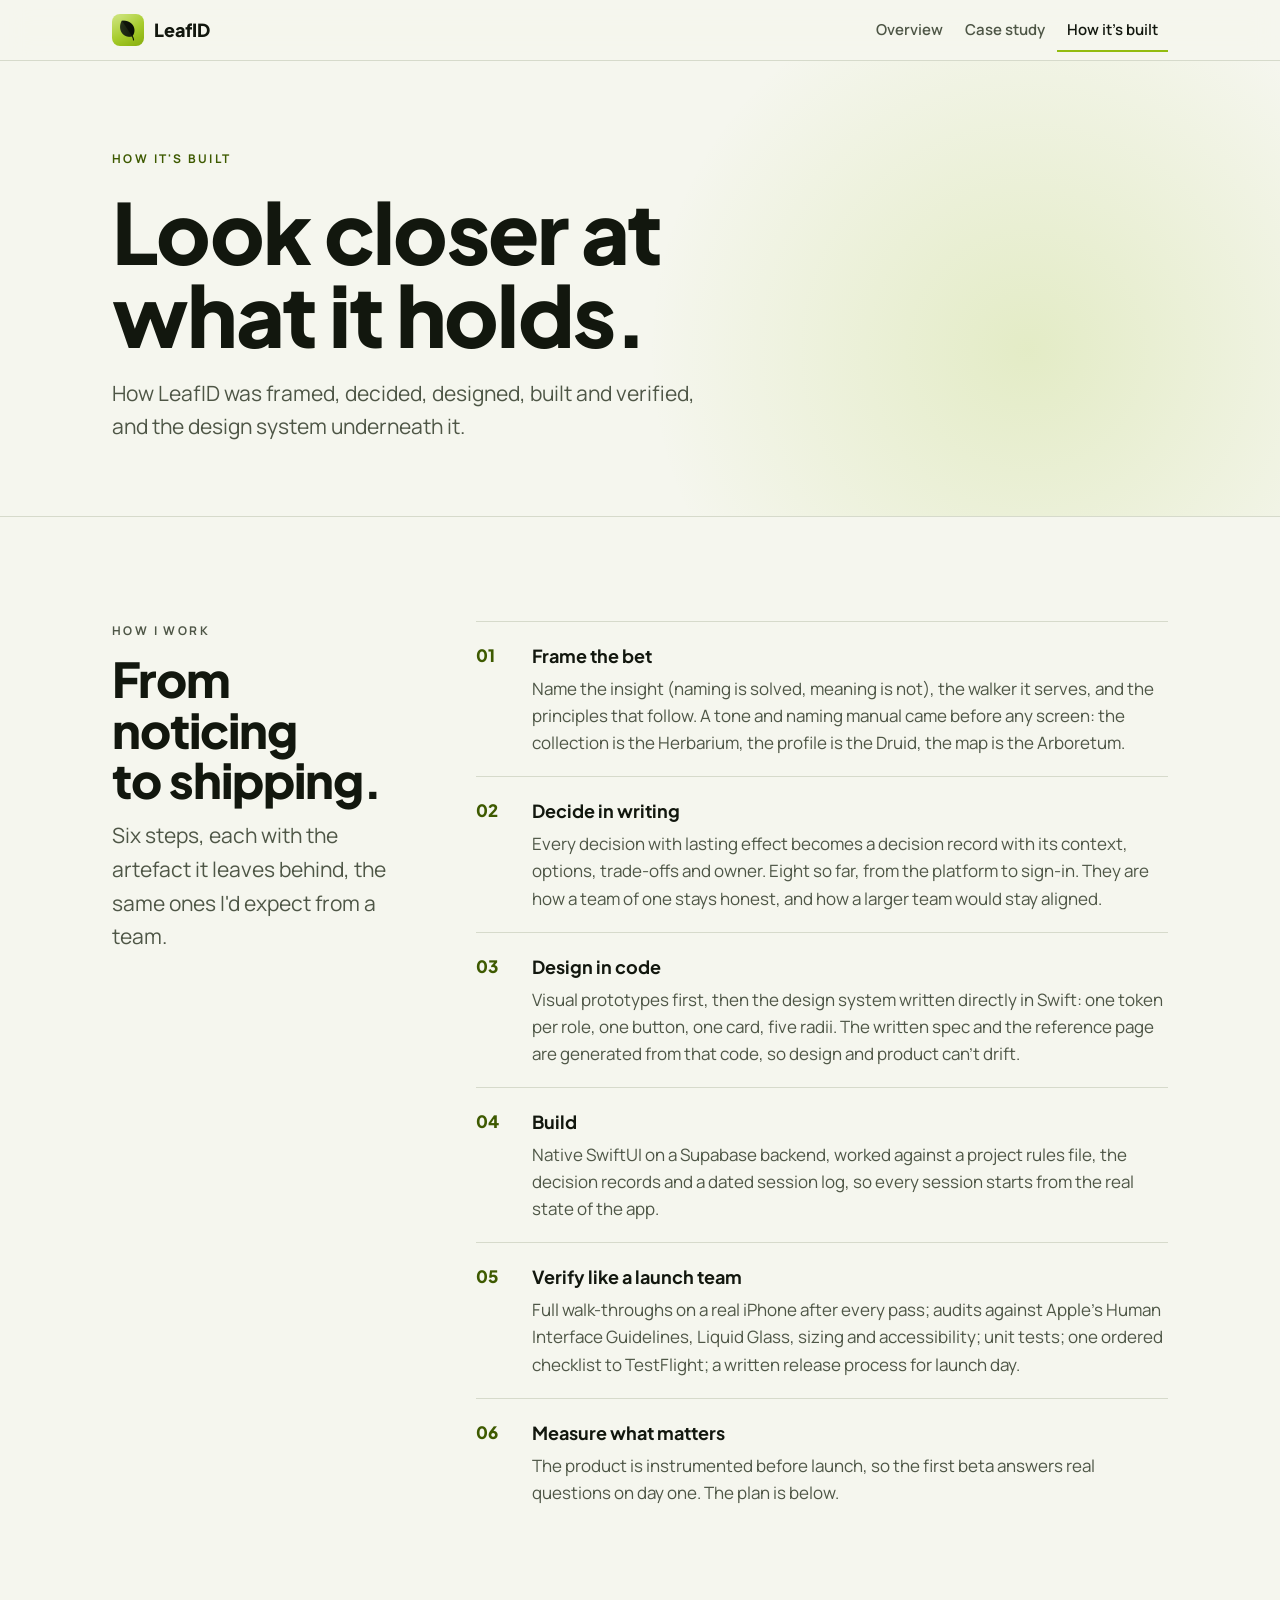
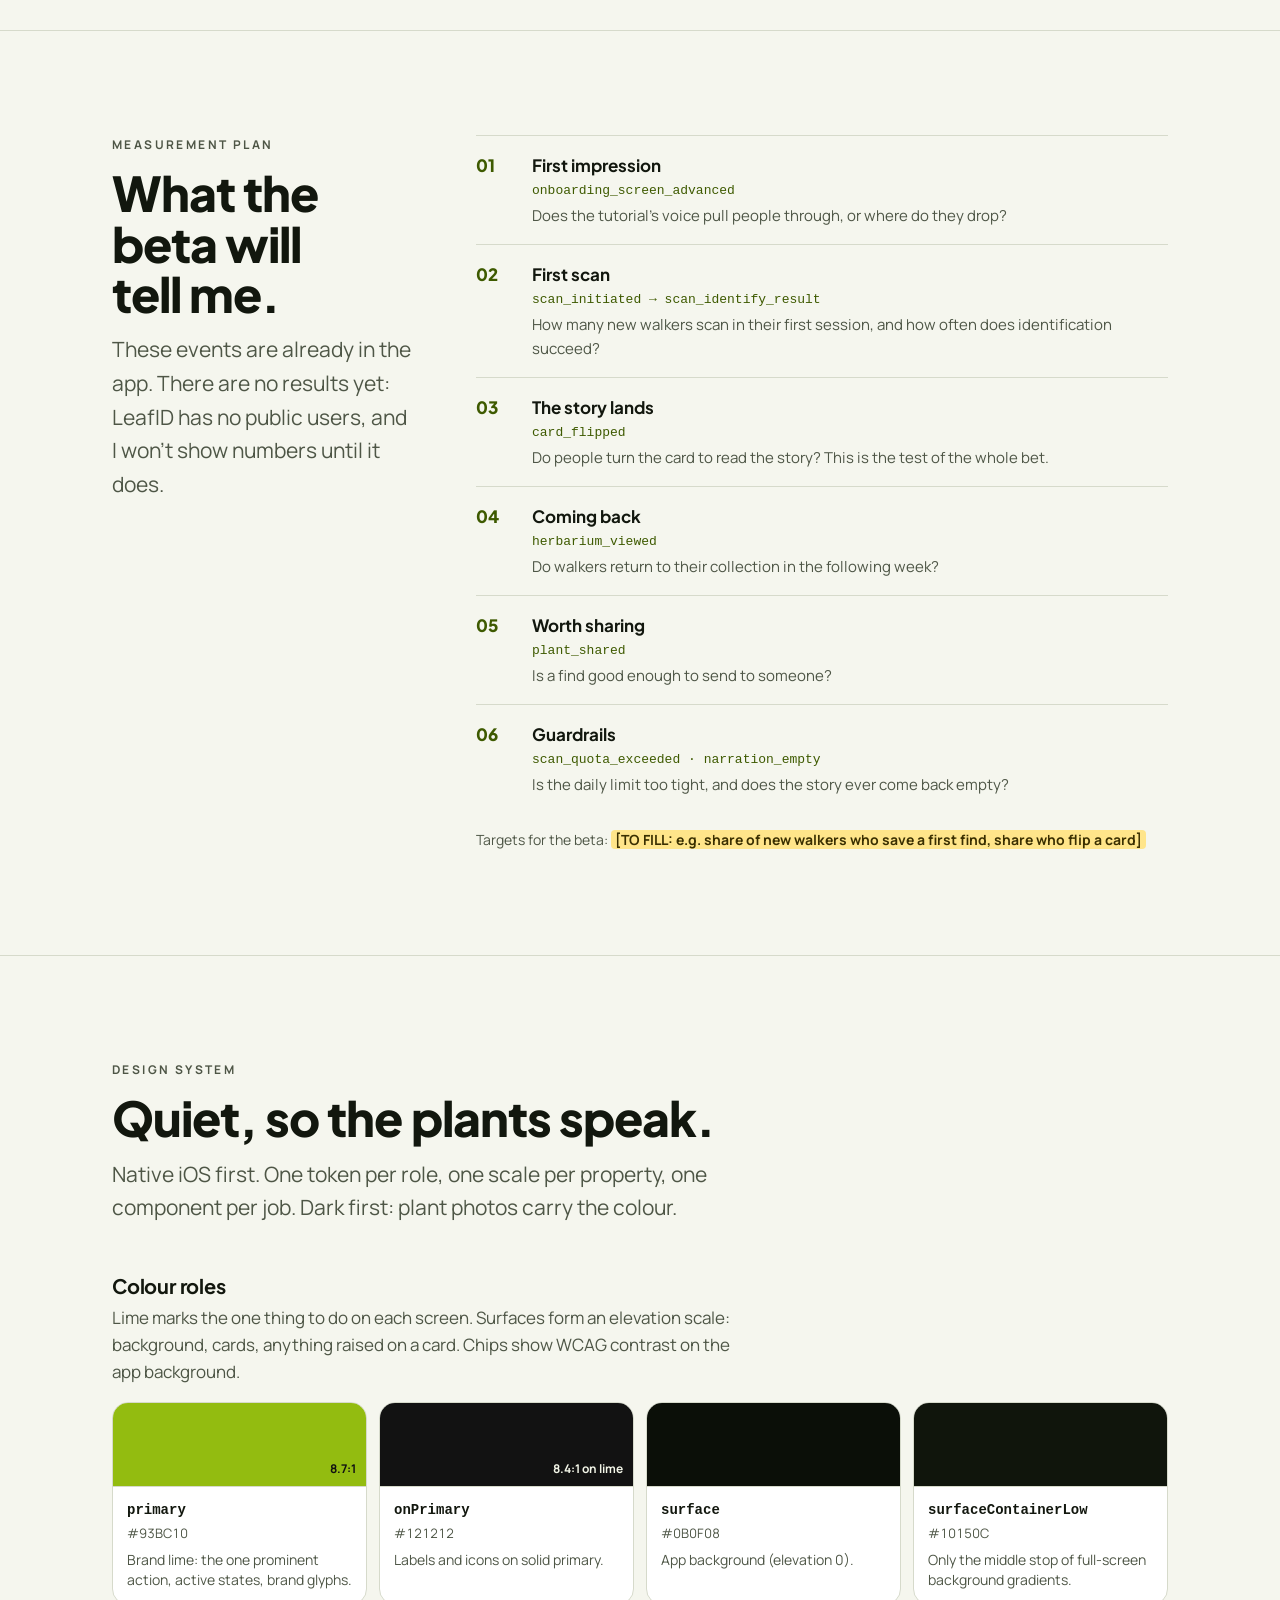
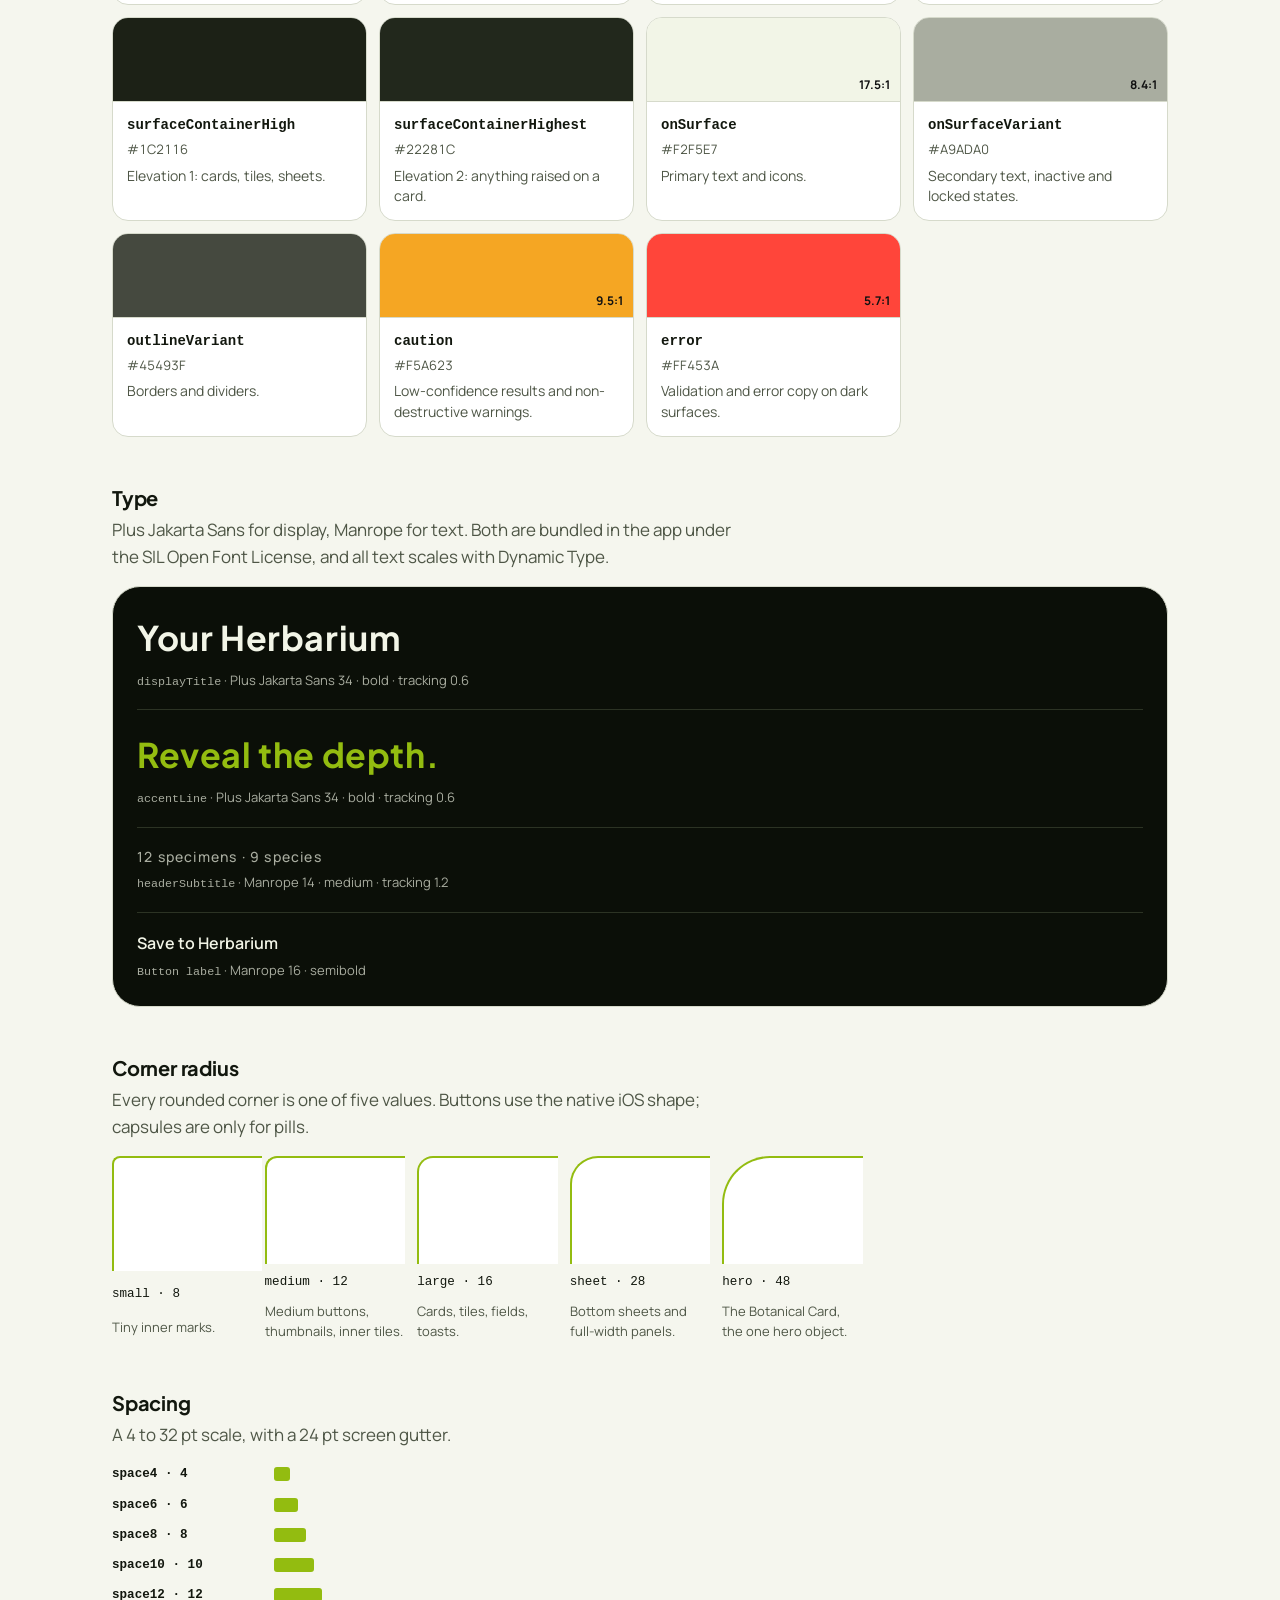
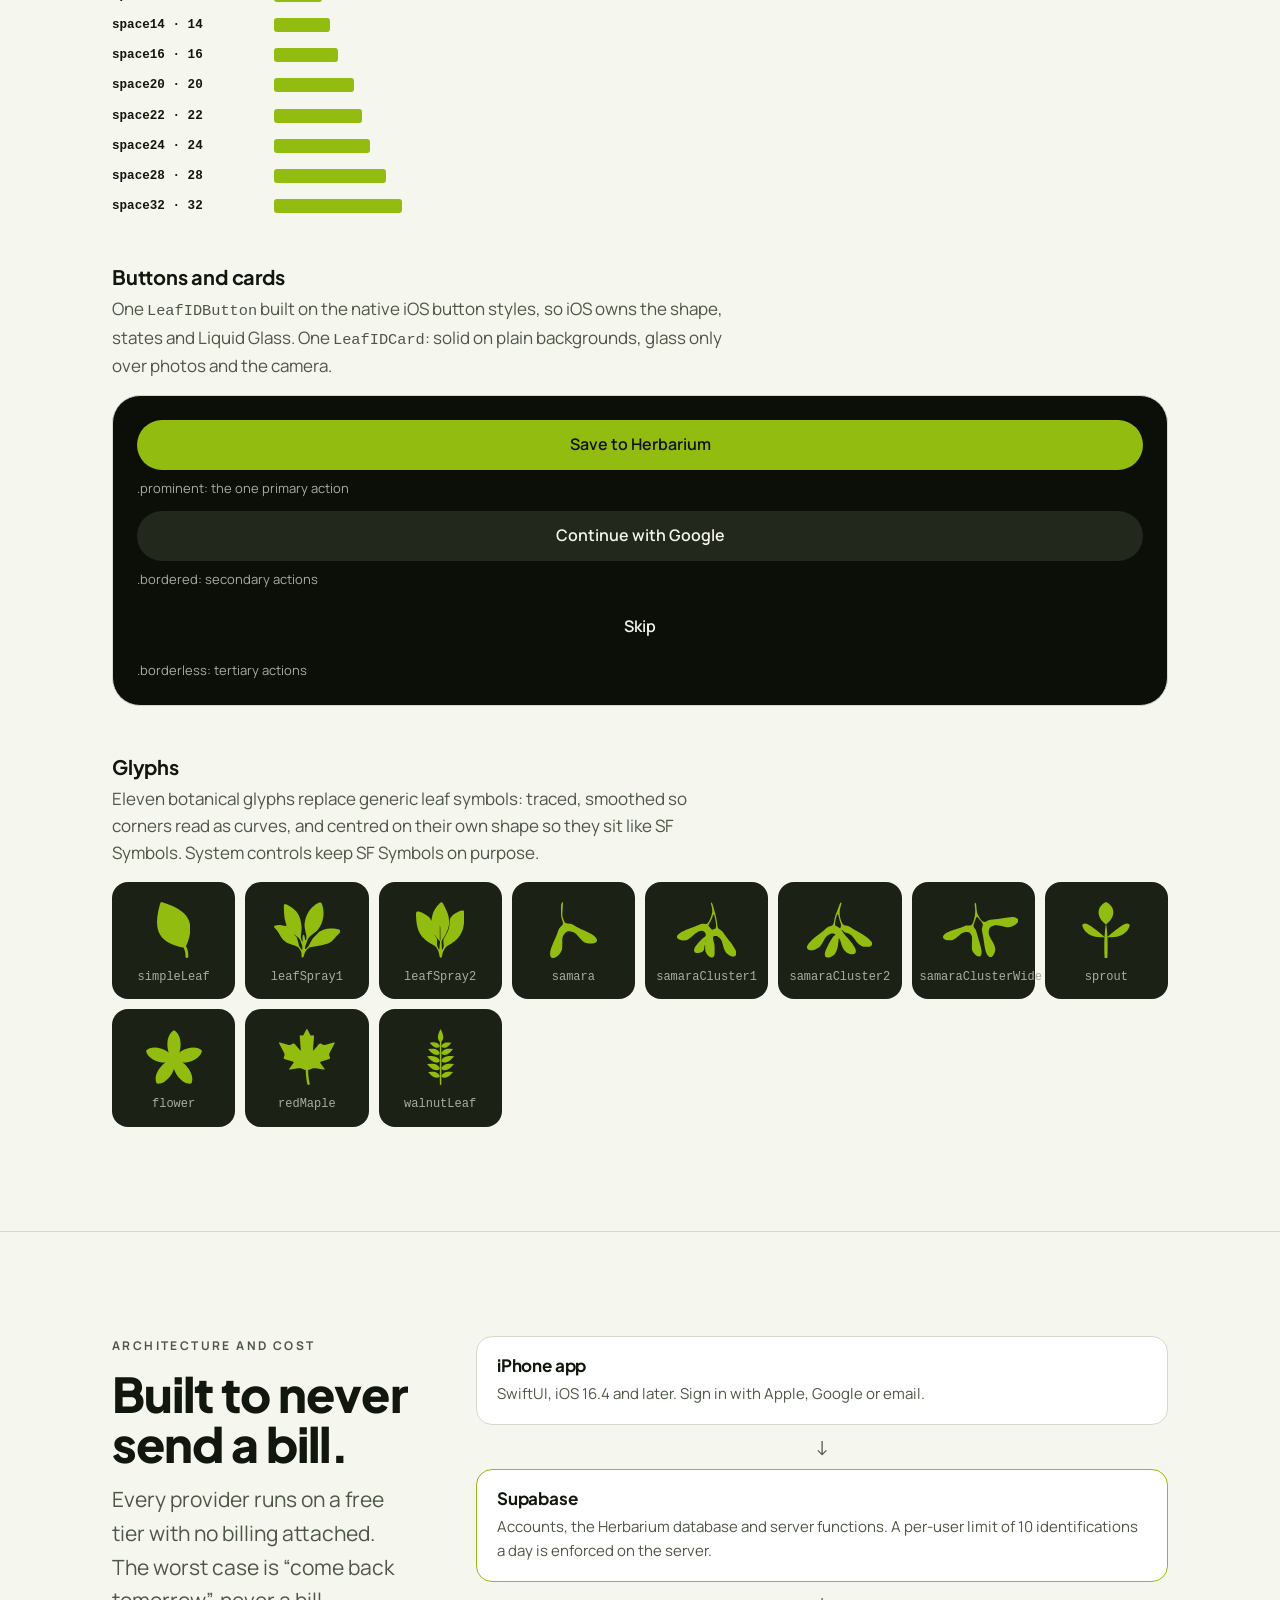
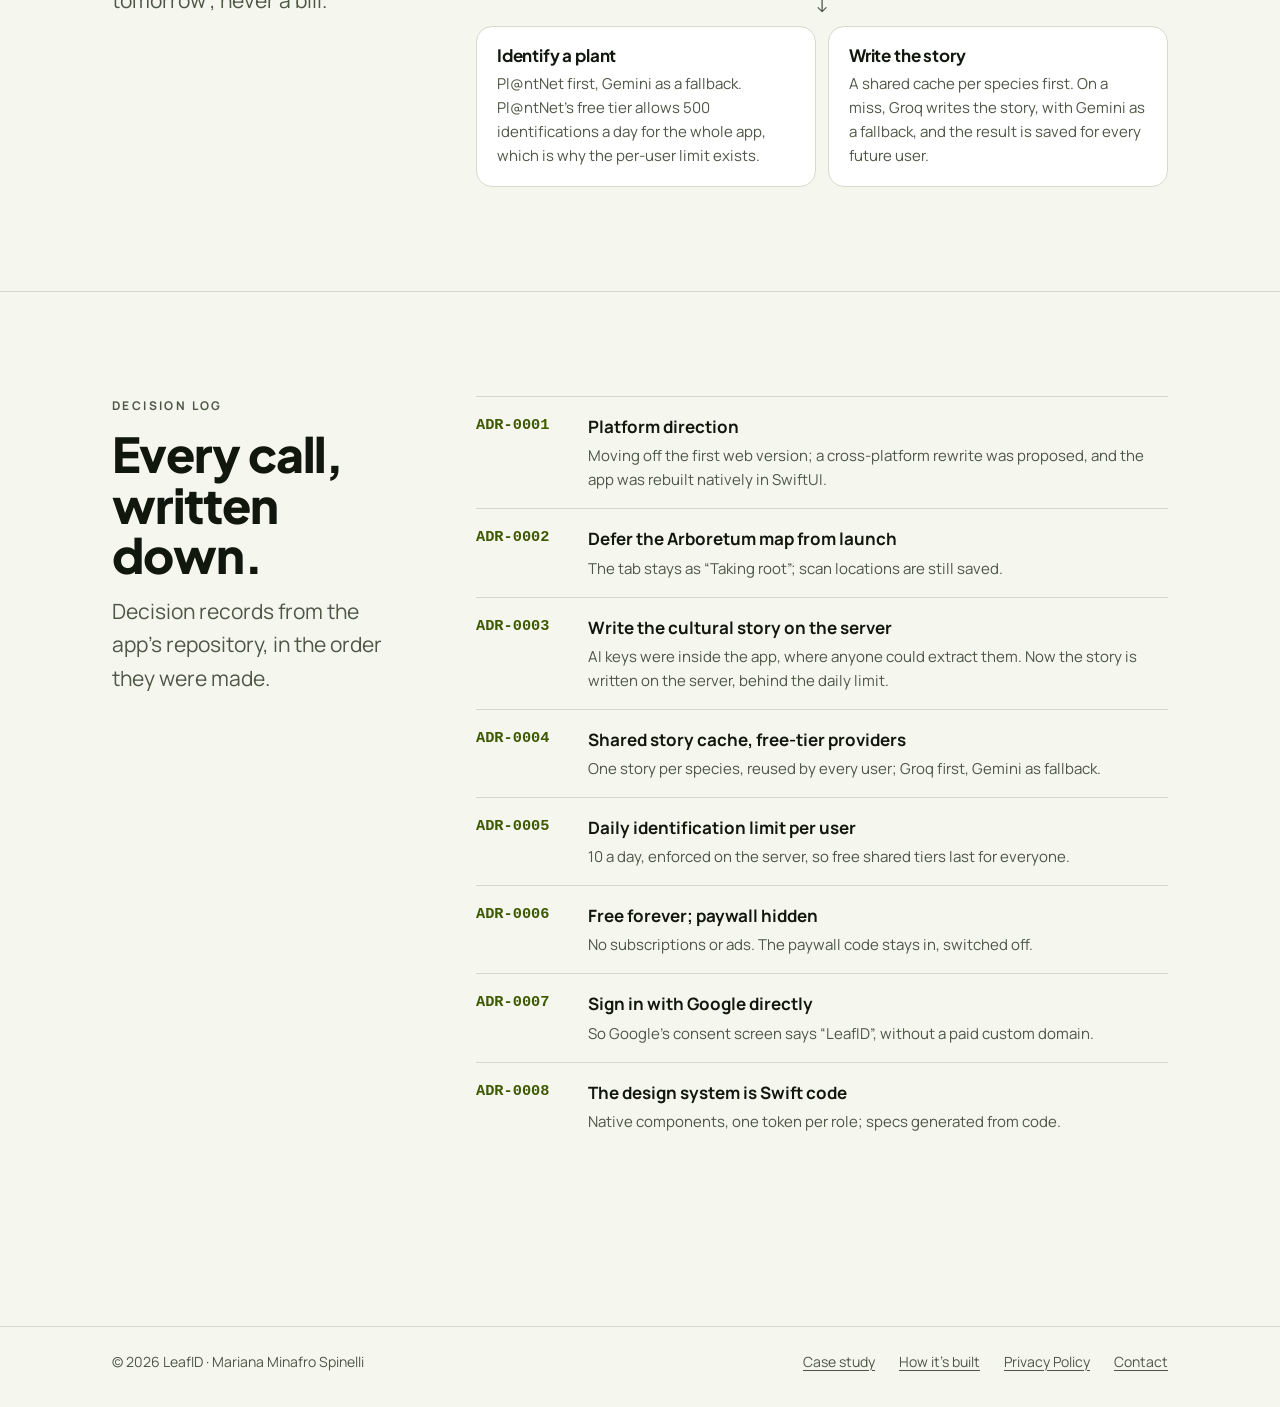
==== commit 0c2adb42: "Case study: feedback round (value-led copy, Nature for everyone, no tool mentions) Co-Authored-By: C" ====
--- a/build.html
+++ b/build.html
@@ -4,7 +4,7 @@
 <meta charset="utf-8">
 <meta name="viewport" content="width=device-width, initial-scale=1">
 <title>How LeafID is built</title>
-<meta name="description" content="LeafID's process, design system and architecture: a native SwiftUI app whose design system lives in code, built with Claude Code.">
+<meta name="description" content="LeafID's process, design system and architecture: a native SwiftUI app whose design system lives in code.">
 <meta property="og:title" content="How LeafID is built">
 <meta property="og:description" content="Process, design system and architecture of LeafID, by Mariana Minafro Spinelli.">
 <meta property="og:image" content="https://marianaminsp.github.io/leafid-app/icon.png">
@@ -41,7 +41,7 @@
       { title: "Frame the bet", text: "Name the insight (naming is solved, meaning is not), the walker it serves, and the principles that follow. A tone and naming manual came before any screen: the collection is the Herbarium, the profile is the Druid, the map is the Arboretum." },
       { title: "Decide in writing", text: "Every decision with lasting effect becomes a decision record with its context, options, trade-offs and owner. Eight so far, from the platform to sign-in. They are how a team of one stays honest, and how a larger team would stay aligned." },
       { title: "Design in code", text: "Visual prototypes first, then the design system written directly in Swift: one token per role, one button, one card, five radii. The written spec and the reference page are generated from that code, so design and product can't drift." },
-      { title: "Build with an AI engineering partner", text: "Claude Code implements against a project rules file, the decision records and a session log. I review every change the way a design and engineering lead would." },
+      { title: "Build", text: "Native SwiftUI on a Supabase backend, worked against a project rules file, the decision records and a dated session log, so every session starts from the real state of the app." },
       { title: "Verify like a launch team", text: "Full walk-throughs on a real iPhone after every pass; audits against Apple's Human Interface Guidelines, Liquid Glass, sizing and accessibility; unit tests; one ordered checklist to TestFlight; a written release process for launch day." },
       { title: "Measure what matters", text: "The product is instrumented before launch, so the first beta answers real questions on day one. The plan is below." }
     ]
@@ -60,18 +60,6 @@
       { moment: "Guardrails", event: "scan_quota_exceeded · narration_empty", question: "Is the daily limit too tight, and does the story ever come back empty?" }
     ],
     targets: "Targets for the beta: [TO FILL: e.g. share of new walkers who save a first find, share who flip a card]"
-  },
-
-  claude: {
-    label: "Working with Claude Code",
-    title: "Clear roles, written rules.",
-    intro: "Claude Code writes the code. The decisions, and the final yes, stay with me.",
-    items: [
-      { title: "What stays with me", text: "The strategy, the priorities, every product and visual call, and the final yes on anything that ships or touches production." },
-      { title: "What Claude Code does", text: "Writes and refactors the Swift, the backend functions, the design-system generator and the documentation, inside the rules I set." },
-      { title: "The rules live in the repository.", text: "A project rules file, decision records, a dated session log and a learnings log. Each session starts from the real state of the app, not from memory." },
-      { title: "Guardrails, not trust.", text: "Production deploys need my explicit yes. Secrets never go in chat or code. Docs-only and code changes are never mixed before launch. Nothing counts as done until I've seen it on a real iPhone." }
-    ]
   },
 
   system: {
@@ -208,17 +196,6 @@
     </div>
   </section>
 
-  <section class="section" aria-labelledby="claude-title">
-    <div class="wrap split">
-      <div class="section-head">
-        <span class="label" data-copy="claude.label"></span>
-        <h2 id="claude-title" data-copy="claude.title"></h2>
-        <p class="lede" data-copy="claude.intro"></p>
-      </div>
-      <div data-render="steps" data-from="claude.items"></div>
-    </div>
-  </section>
-
   <section class="section" id="design-system" aria-labelledby="system-title">
     <div class="wrap">
       <div class="section-head">
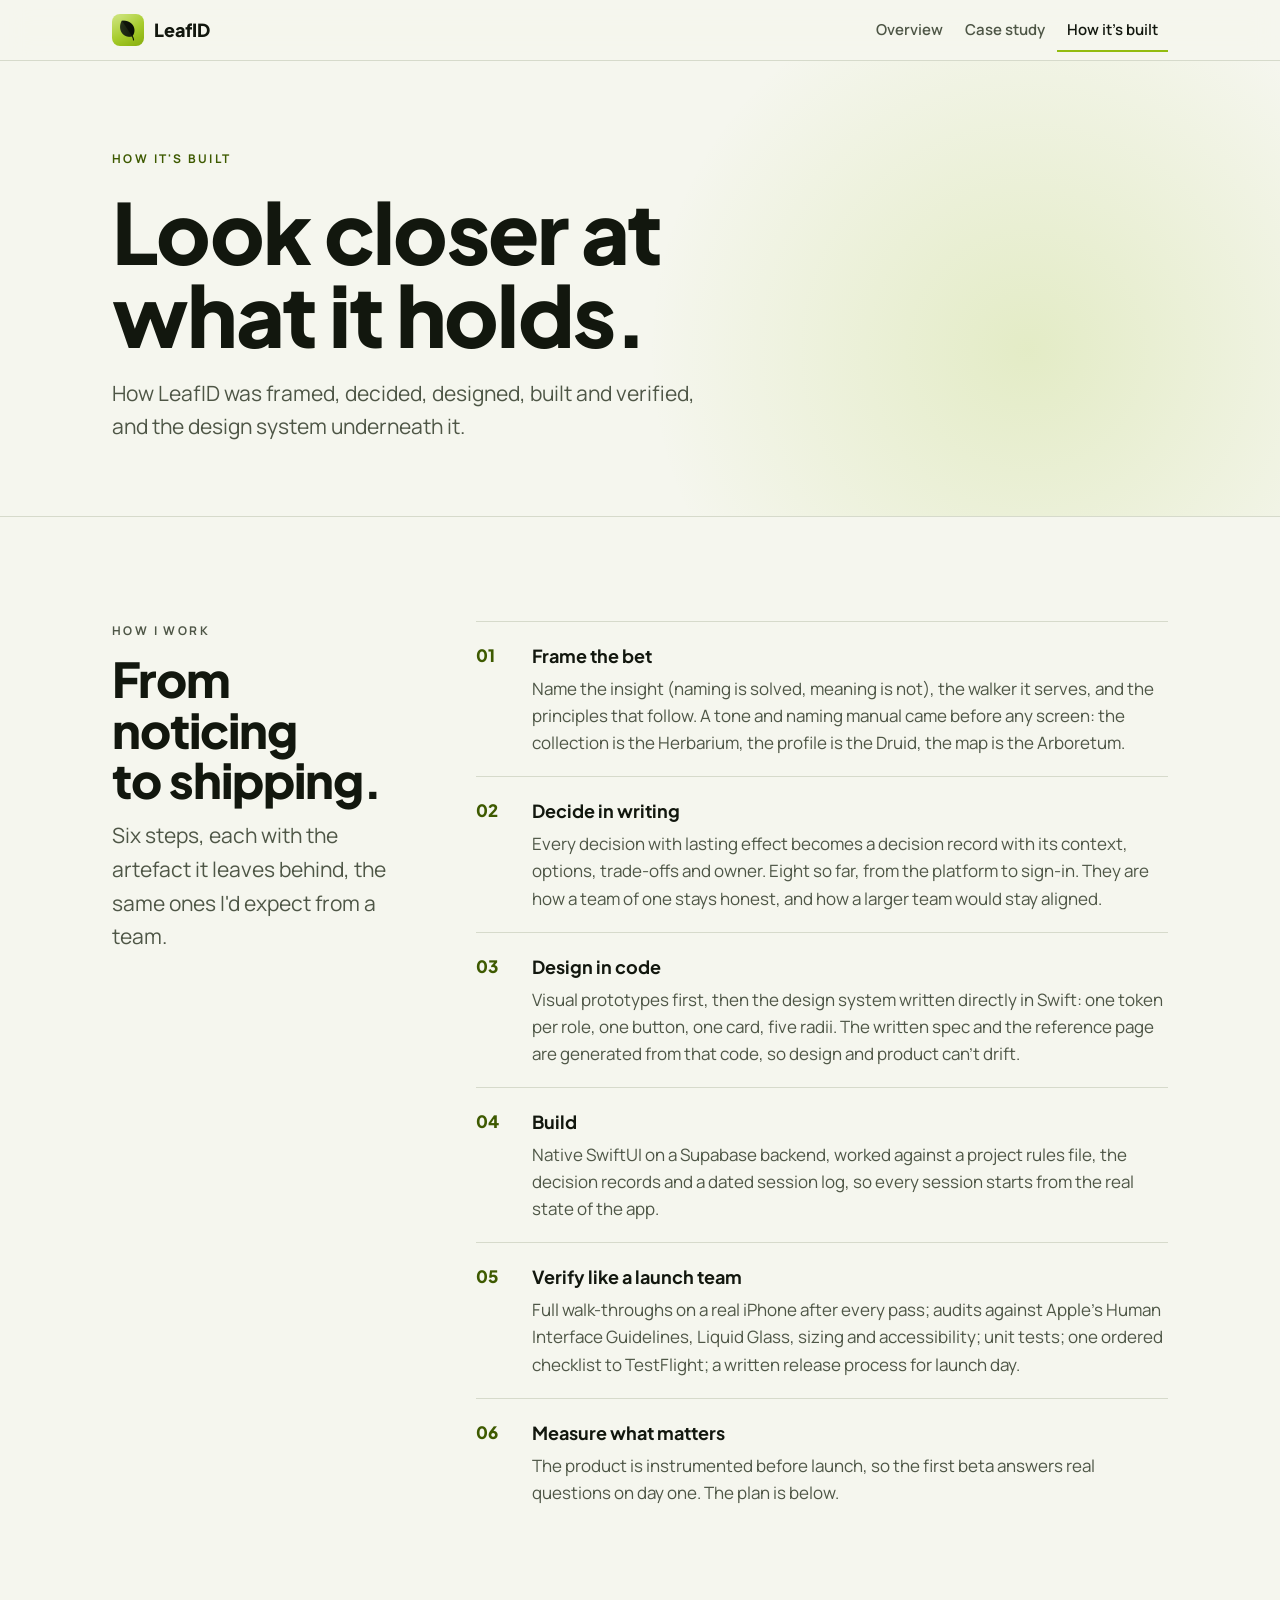
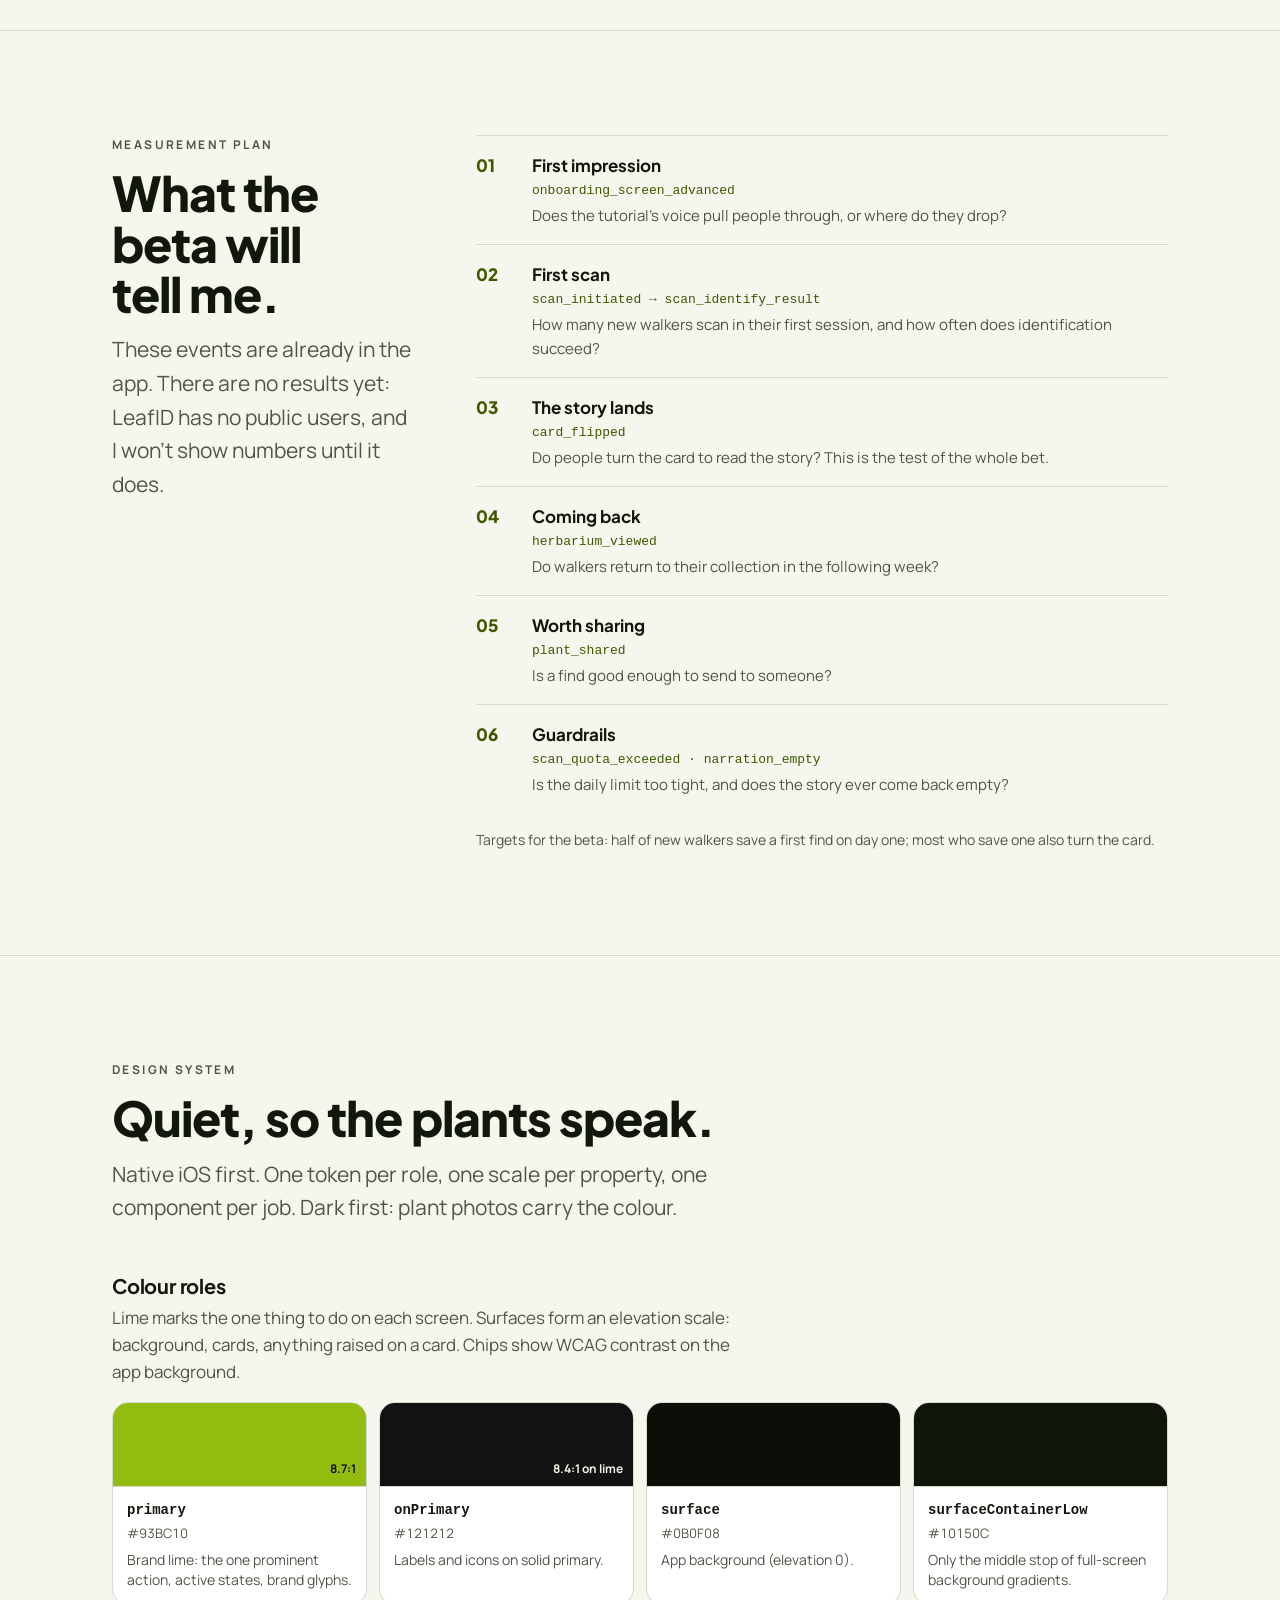
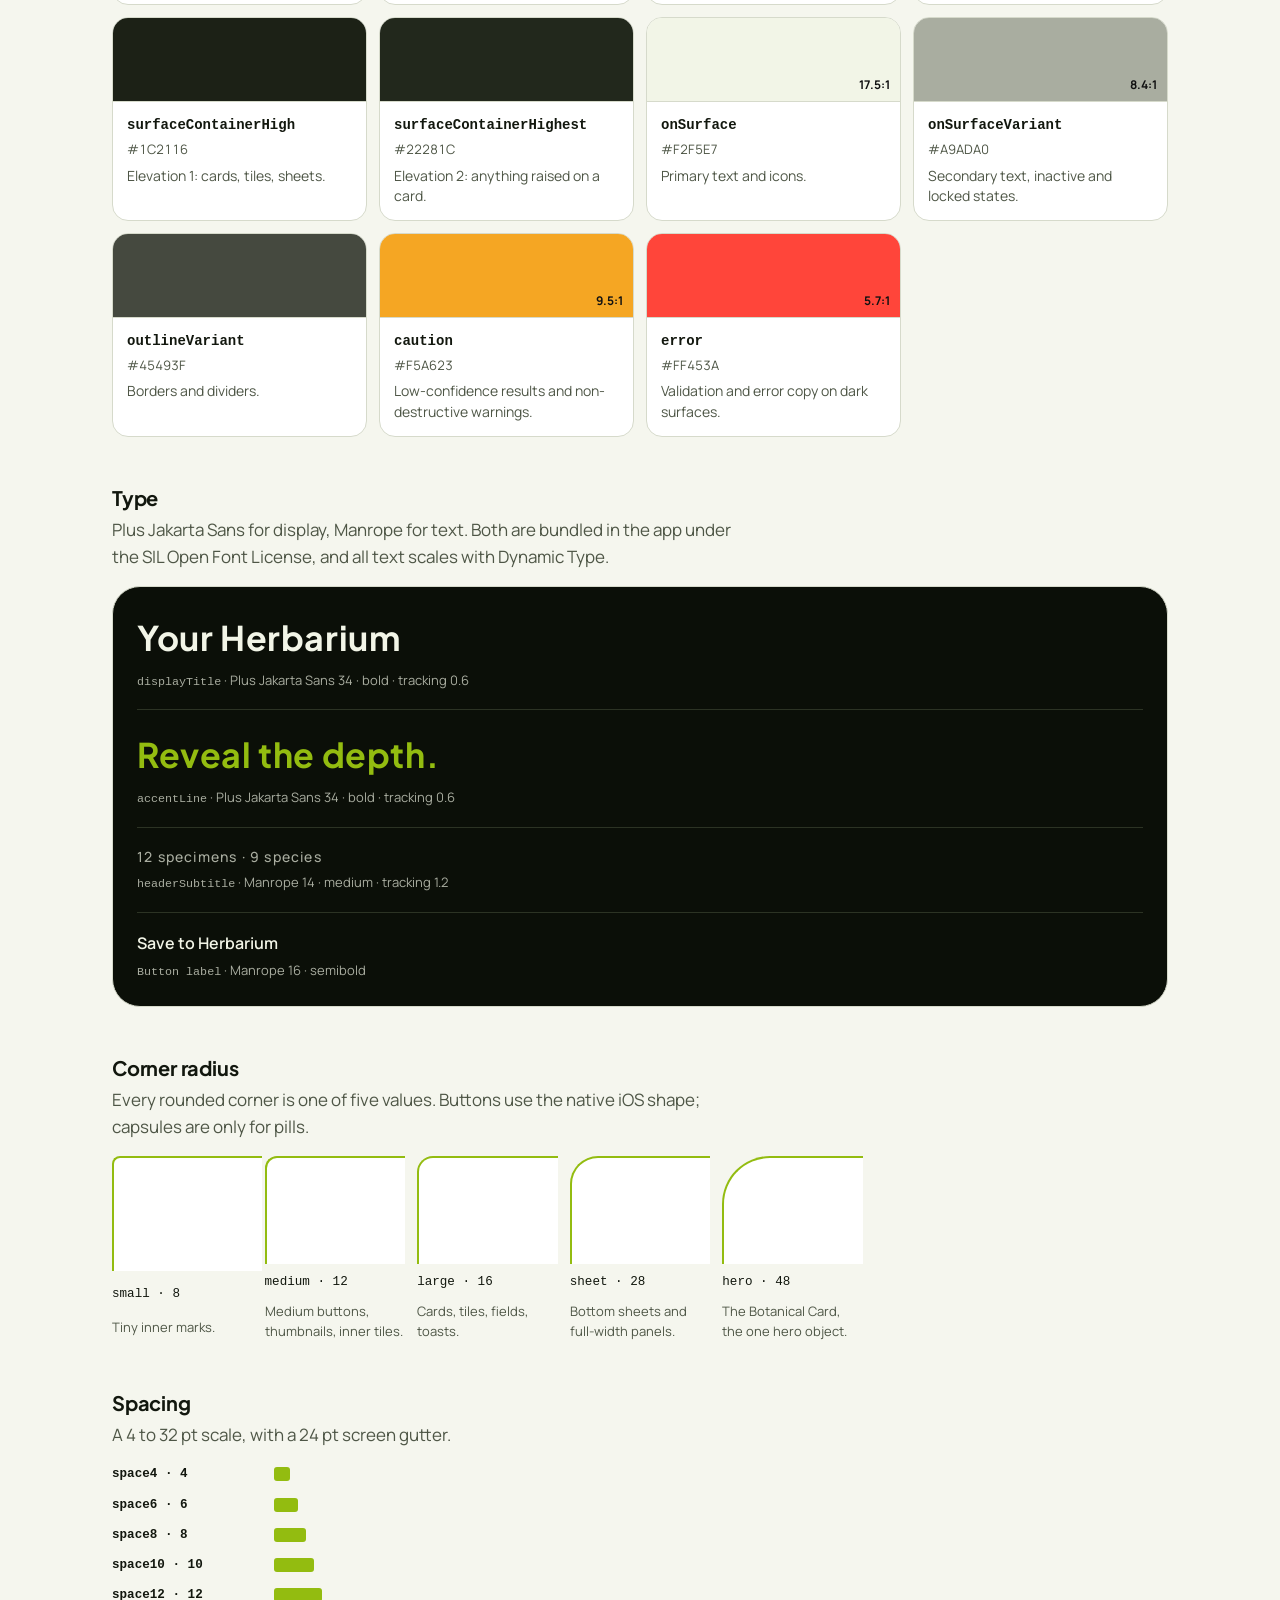
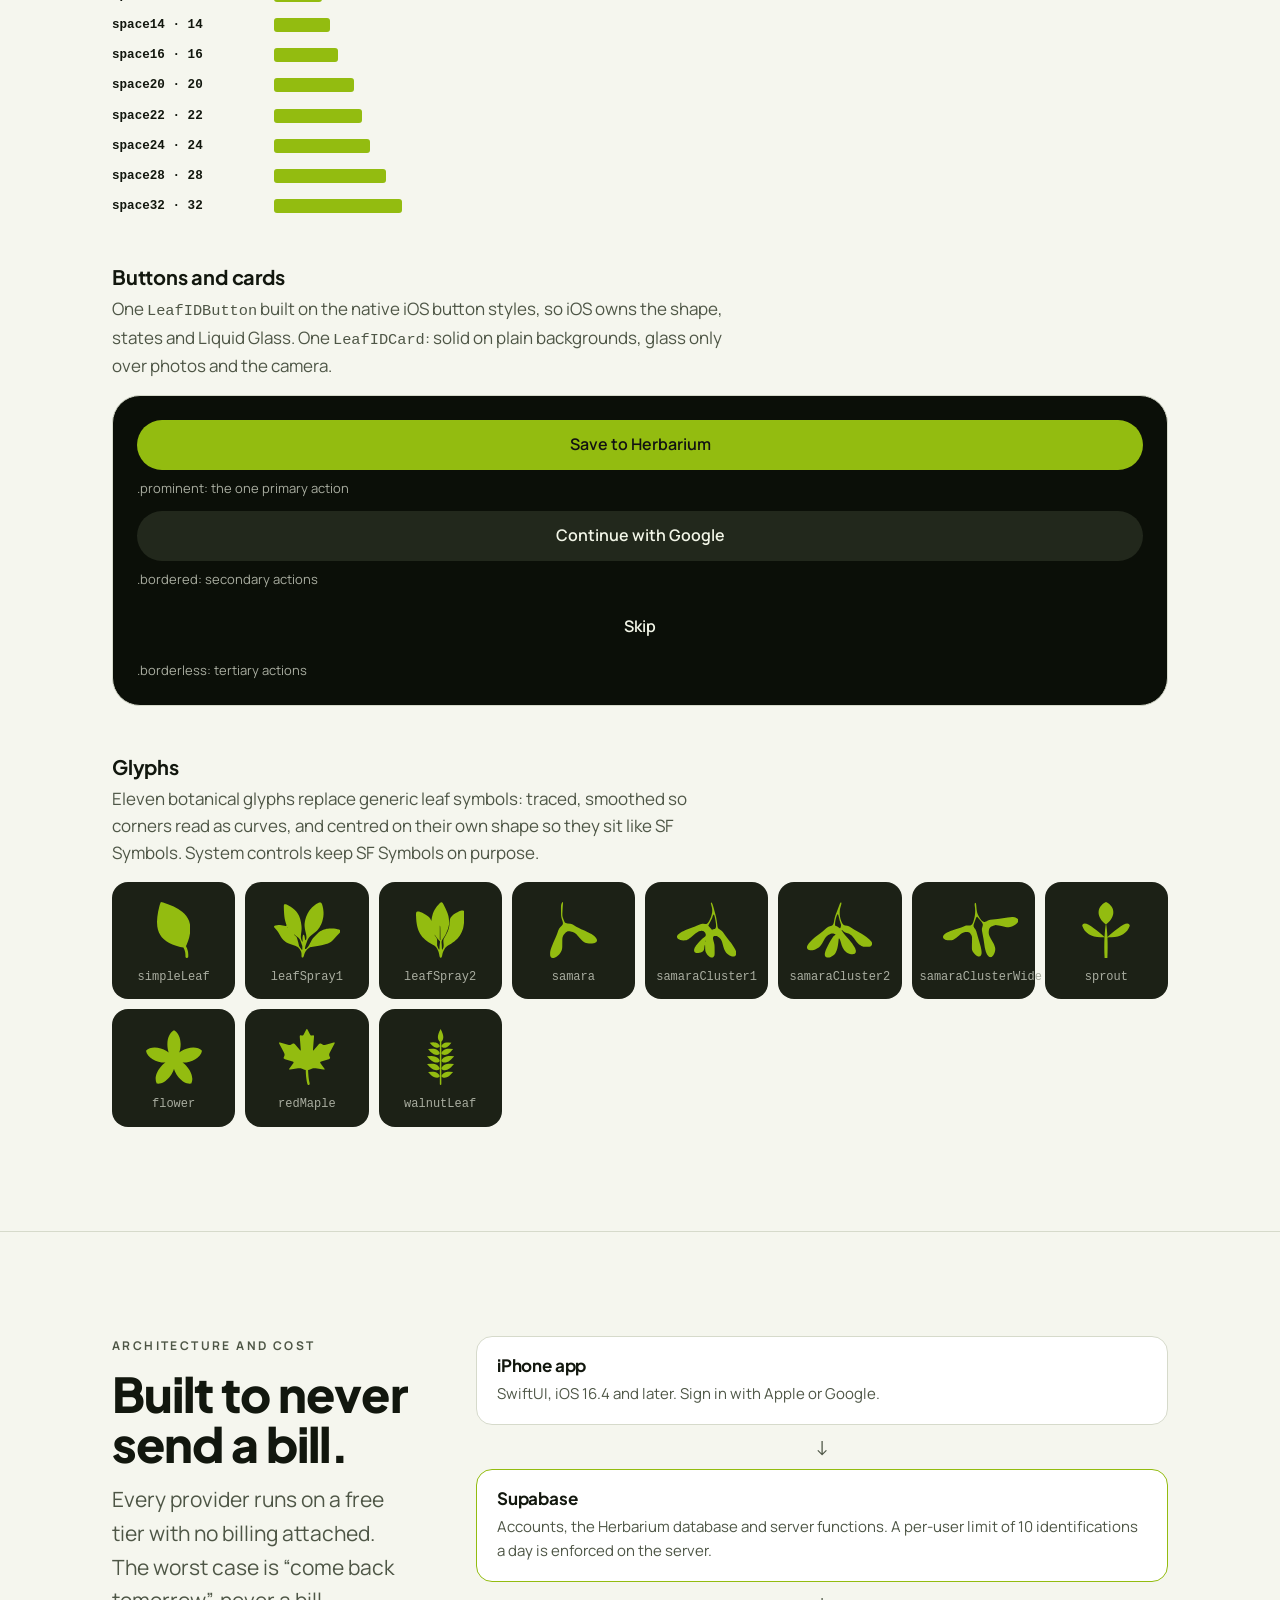
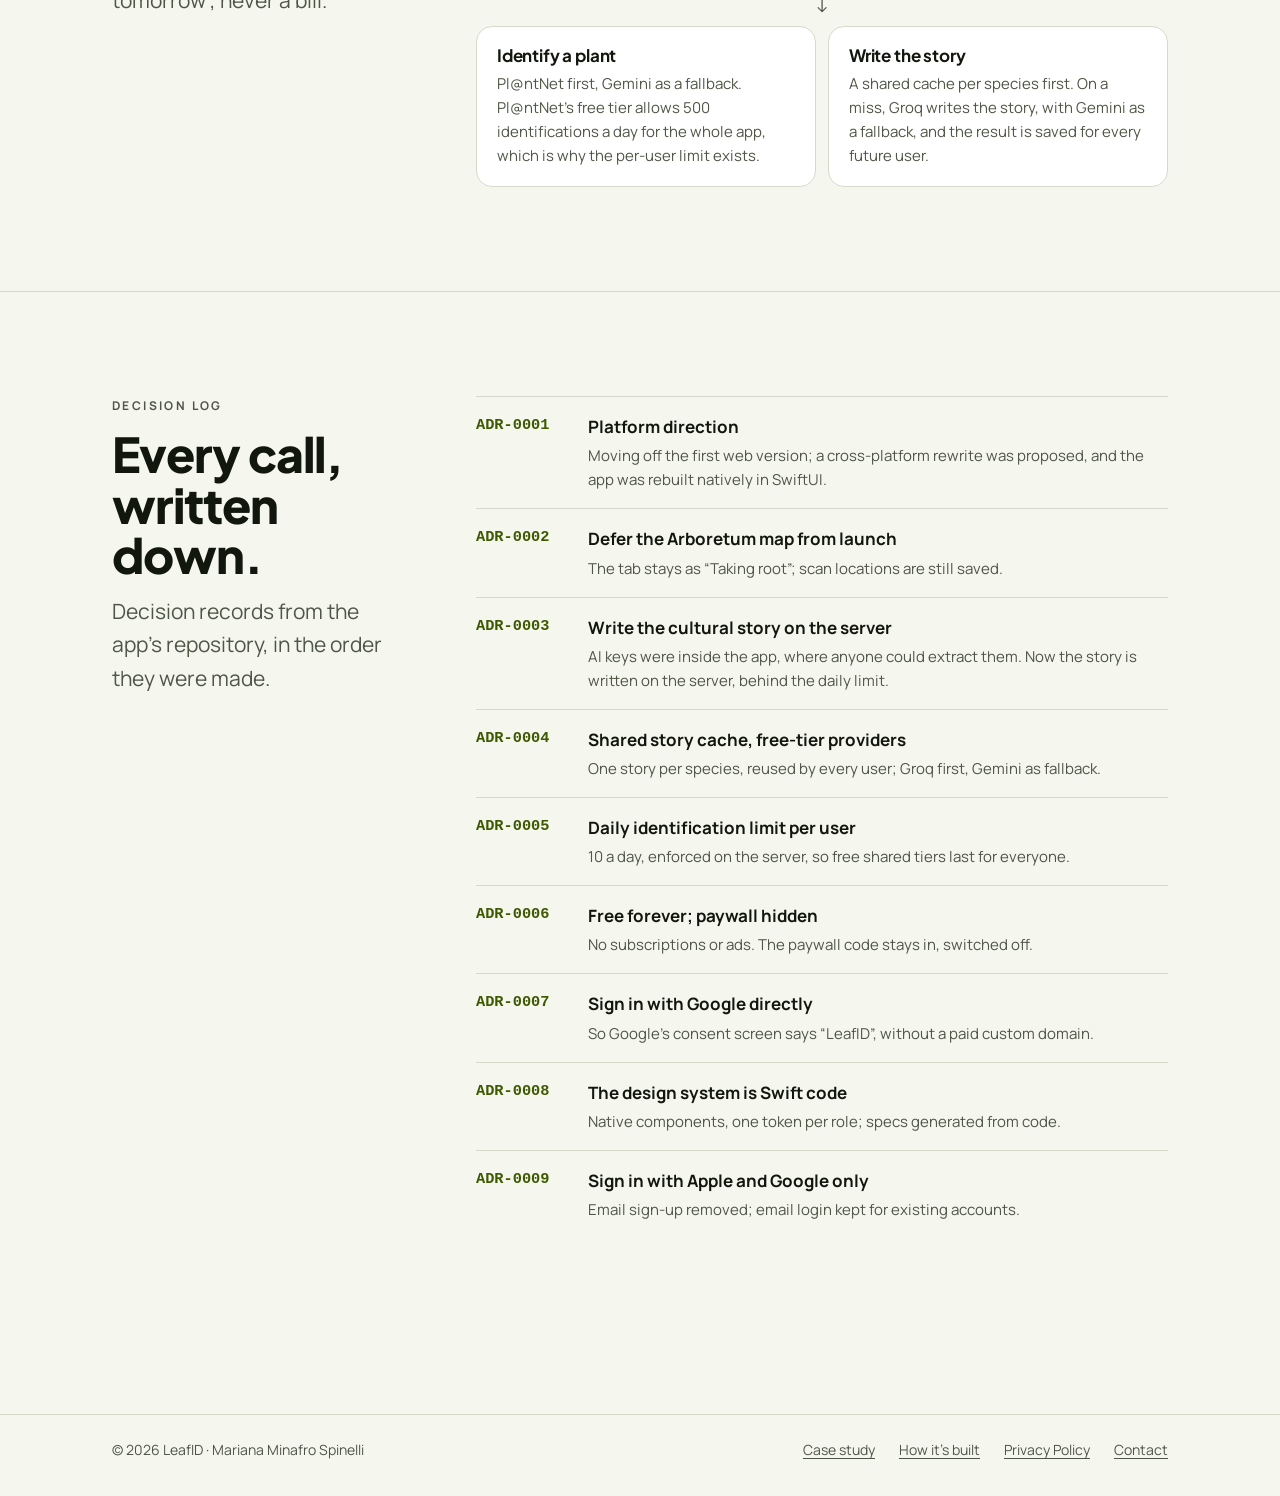
==== commit 2e9ad990: "Fill launch and beta targets; sign-in is Apple and Google only (ADR-0009) Co-Authored-By: Claude Opu" ====
--- a/build.html
+++ b/build.html
@@ -59,7 +59,7 @@
       { moment: "Worth sharing", event: "plant_shared", question: "Is a find good enough to send to someone?" },
       { moment: "Guardrails", event: "scan_quota_exceeded · narration_empty", question: "Is the daily limit too tight, and does the story ever come back empty?" }
     ],
-    targets: "Targets for the beta: [TO FILL: e.g. share of new walkers who save a first find, share who flip a card]"
+    targets: "Targets for the beta: half of new walkers save a first find on day one; most who save one also turn the card."
   },
 
   system: {
@@ -120,7 +120,7 @@
     label: "Architecture and cost",
     title: "Built to never send a bill.",
     intro: "Every provider runs on a free tier with no billing attached. The worst case is “come back tomorrow”, never a bill.",
-    app: { title: "iPhone app", text: "SwiftUI, iOS 16.4 and later. Sign in with Apple, Google or email." },
+    app: { title: "iPhone app", text: "SwiftUI, iOS 16.4 and later. Sign in with Apple or Google." },
     backend: { title: "Supabase", text: "Accounts, the Herbarium database and server functions. A per-user limit of 10 identifications a day is enforced on the server." },
     identify: { title: "Identify a plant", text: "Pl@ntNet first, Gemini as a fallback. Pl@ntNet's free tier allows 500 identifications a day for the whole app, which is why the per-user limit exists." },
     narrate: { title: "Write the story", text: "A shared cache per species first. On a miss, Groq writes the story, with Gemini as a fallback, and the result is saved for every future user." }
@@ -138,7 +138,8 @@
       { id: "ADR-0005", title: "Daily identification limit per user", text: "10 a day, enforced on the server, so free shared tiers last for everyone." },
       { id: "ADR-0006", title: "Free forever; paywall hidden", text: "No subscriptions or ads. The paywall code stays in, switched off." },
       { id: "ADR-0007", title: "Sign in with Google directly", text: "So Google's consent screen says “LeafID”, without a paid custom domain." },
-      { id: "ADR-0008", title: "The design system is Swift code", text: "Native components, one token per role; specs generated from code." }
+      { id: "ADR-0008", title: "The design system is Swift code", text: "Native components, one token per role; specs generated from code." },
+      { id: "ADR-0009", title: "Sign in with Apple and Google only", text: "Email sign-up removed; email login kept for existing accounts." }
     ]
   }
 };
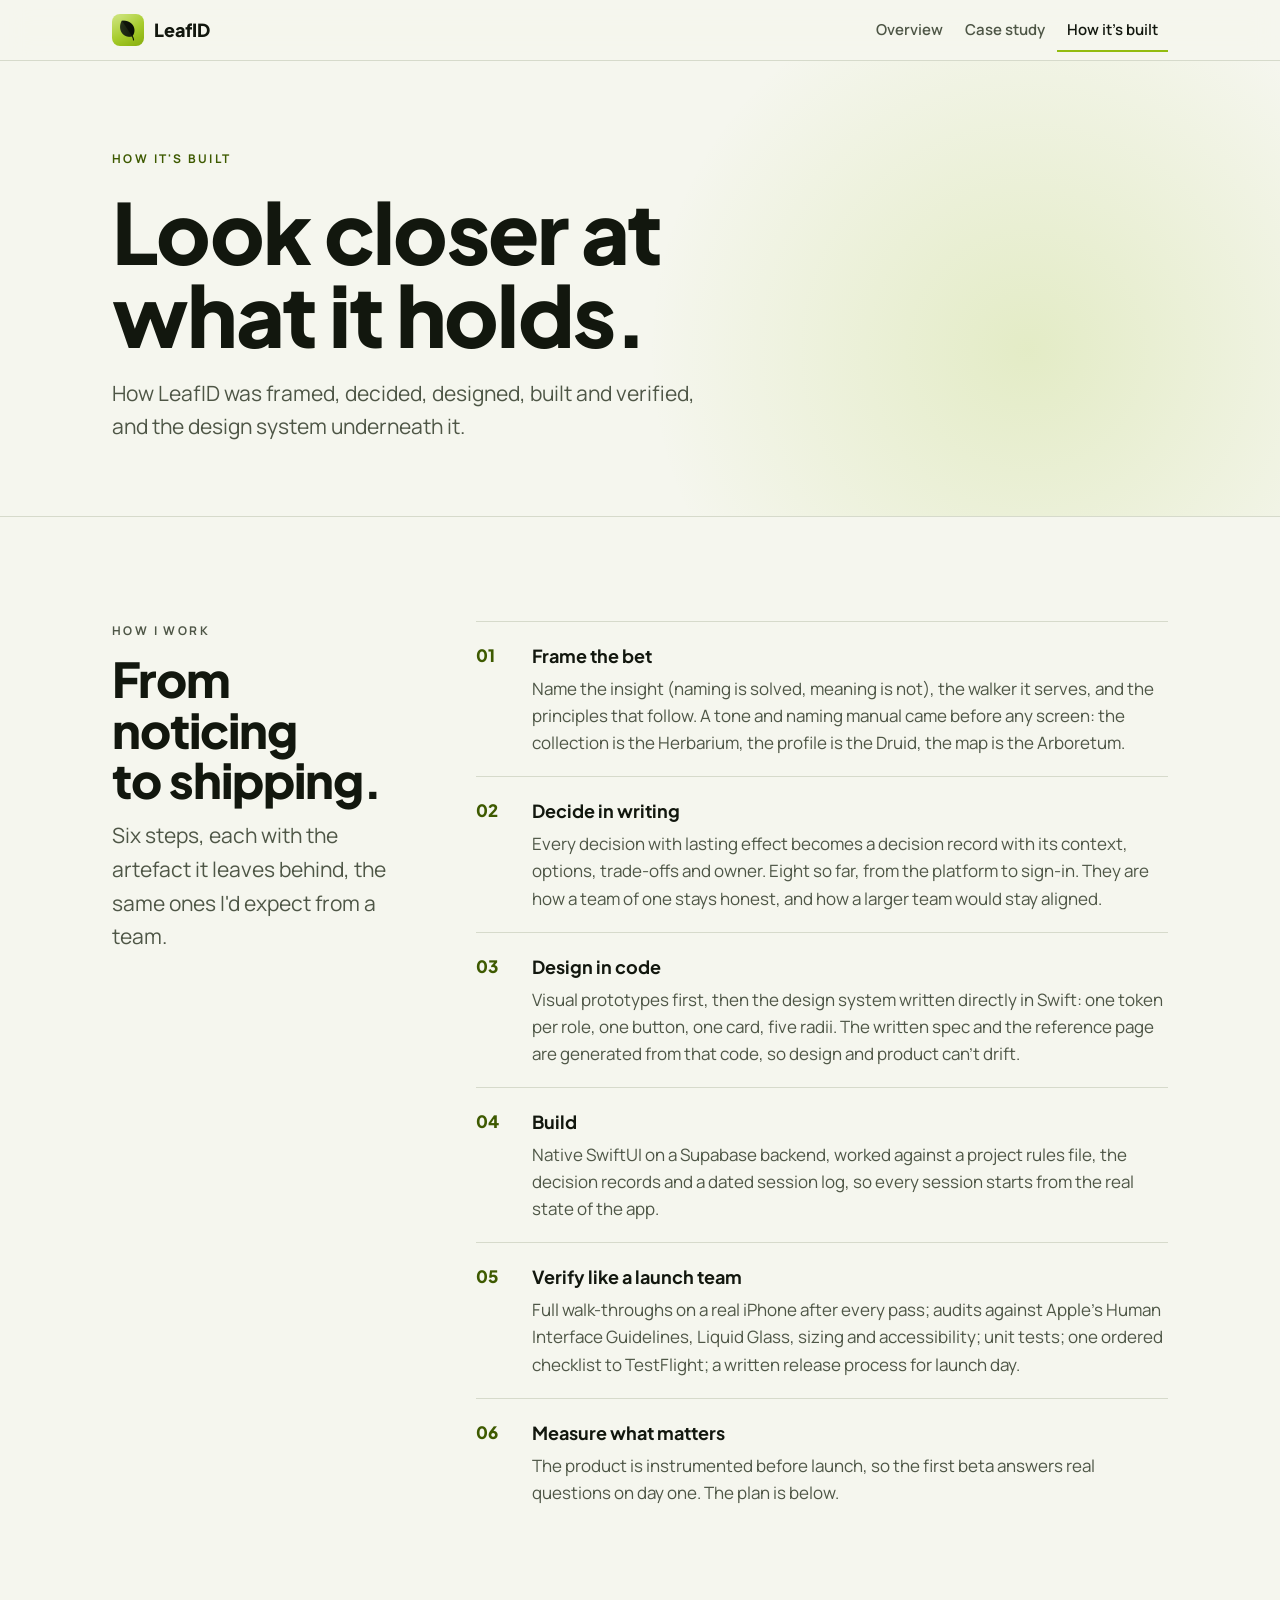
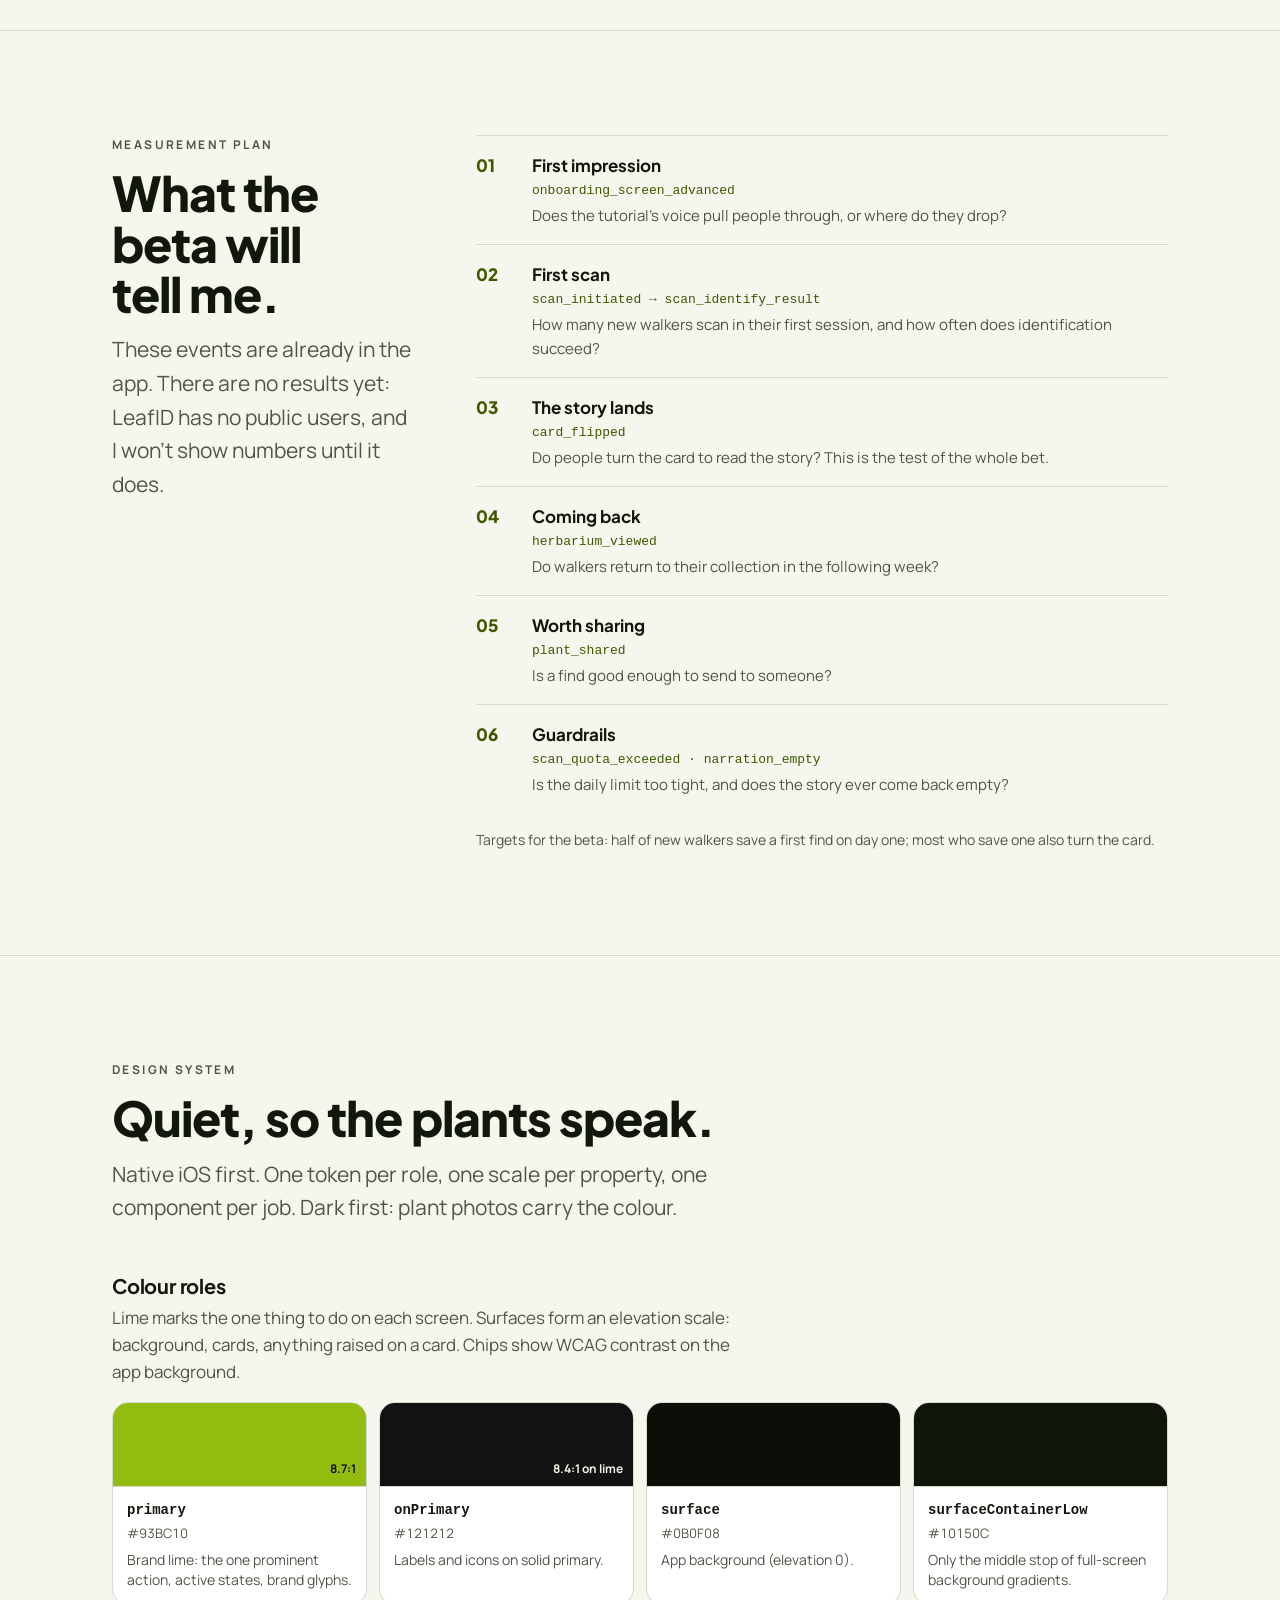
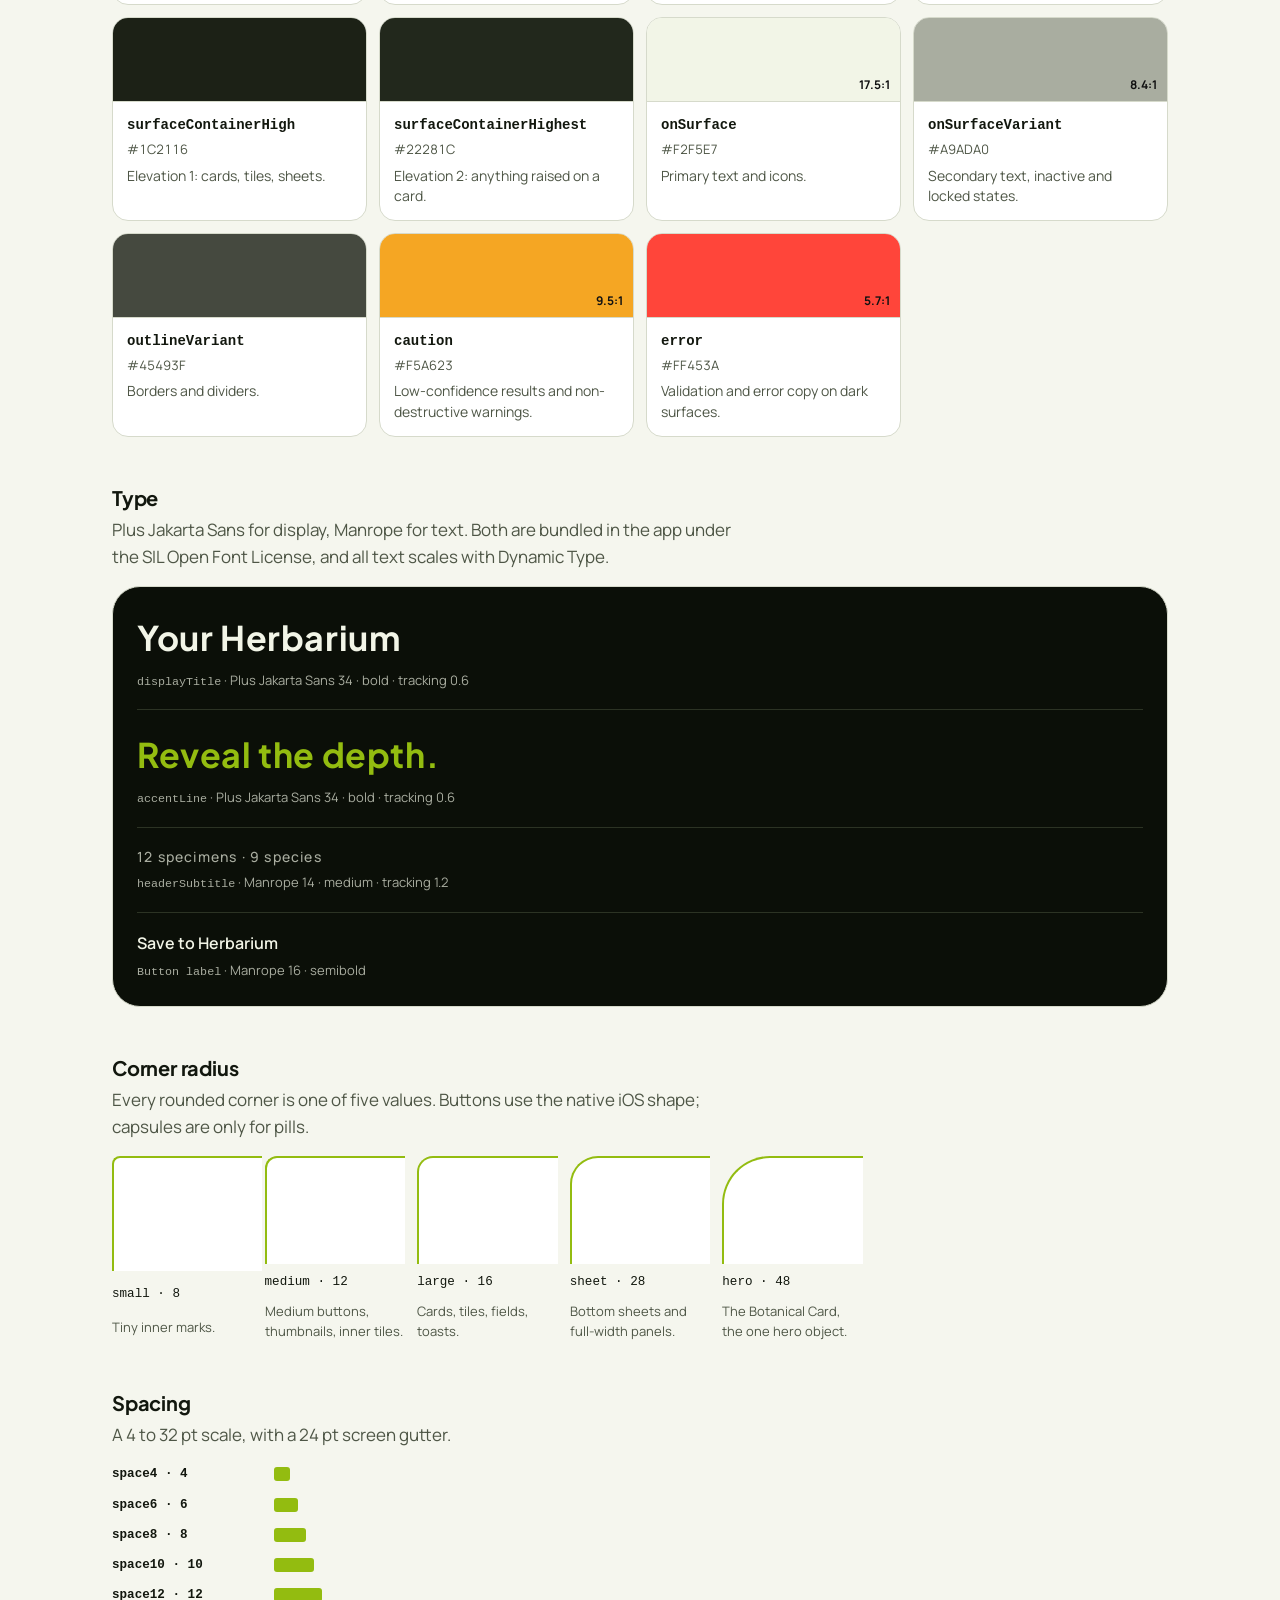
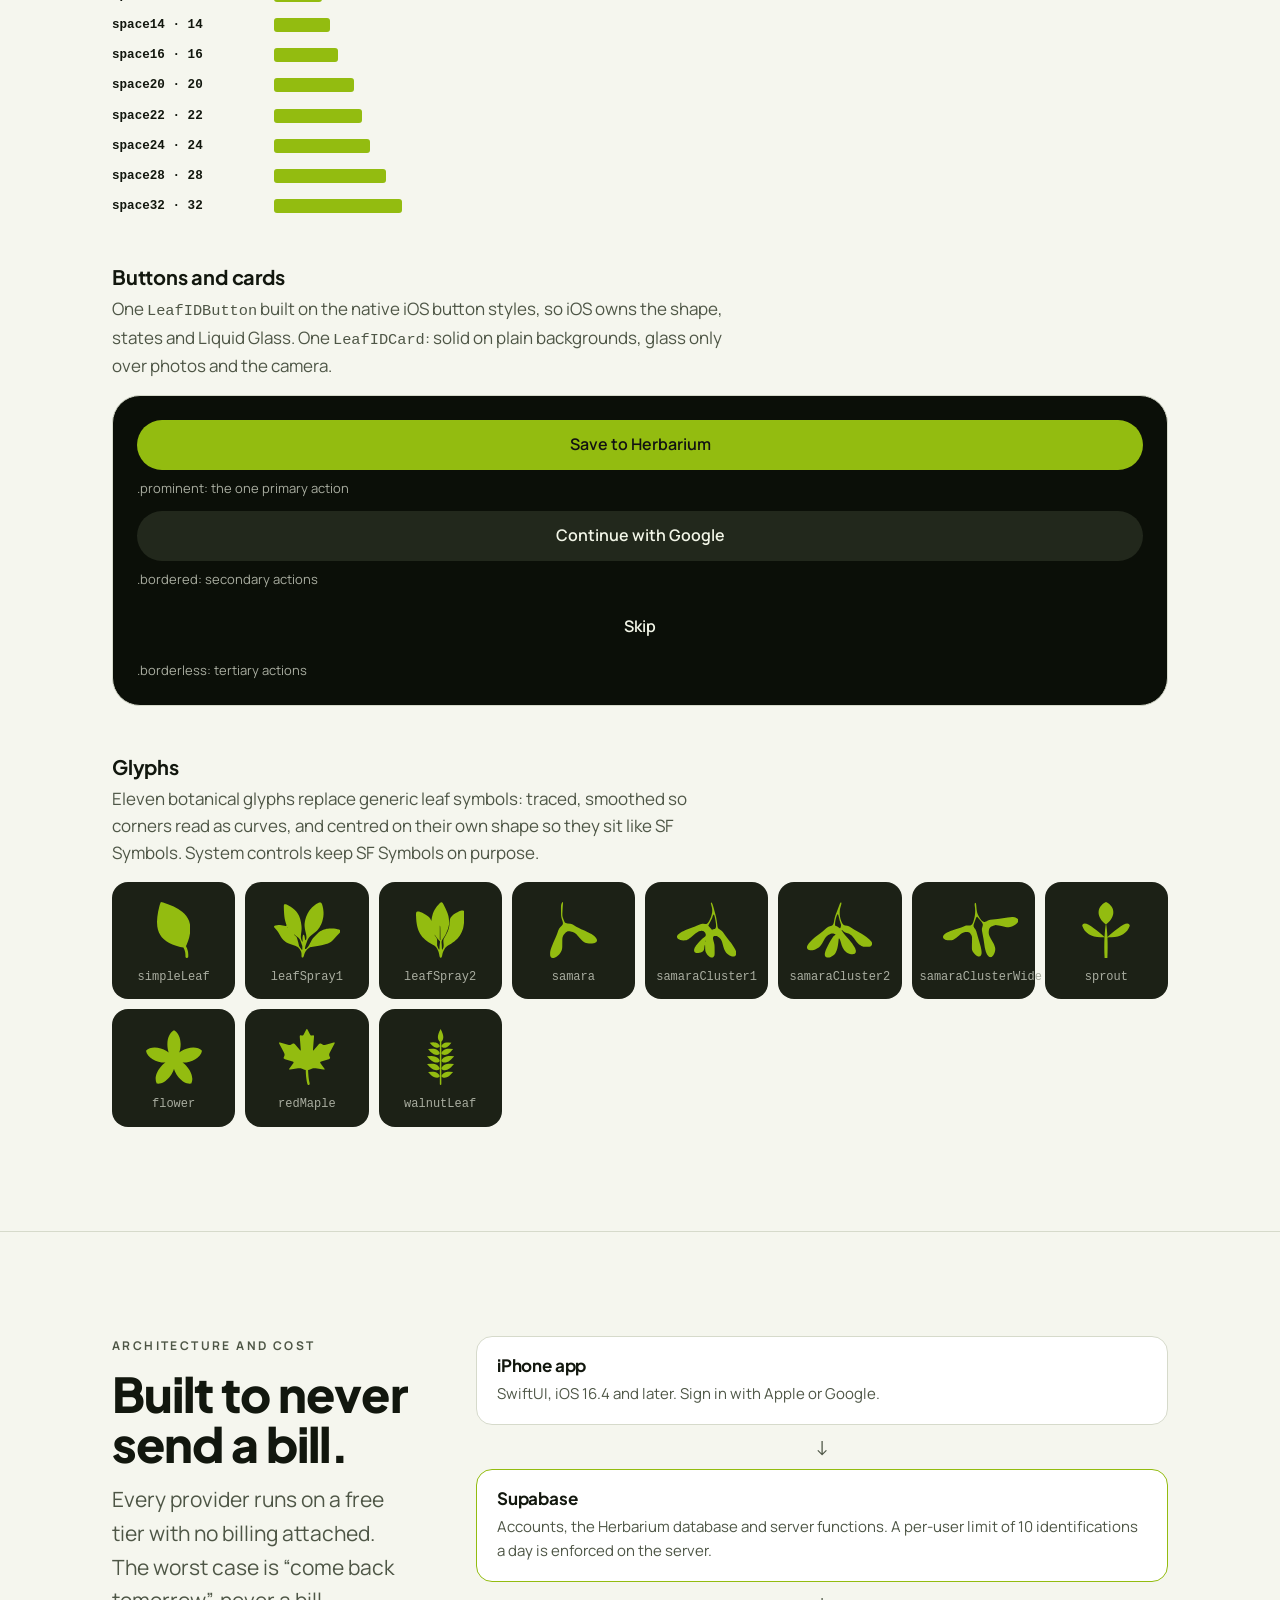
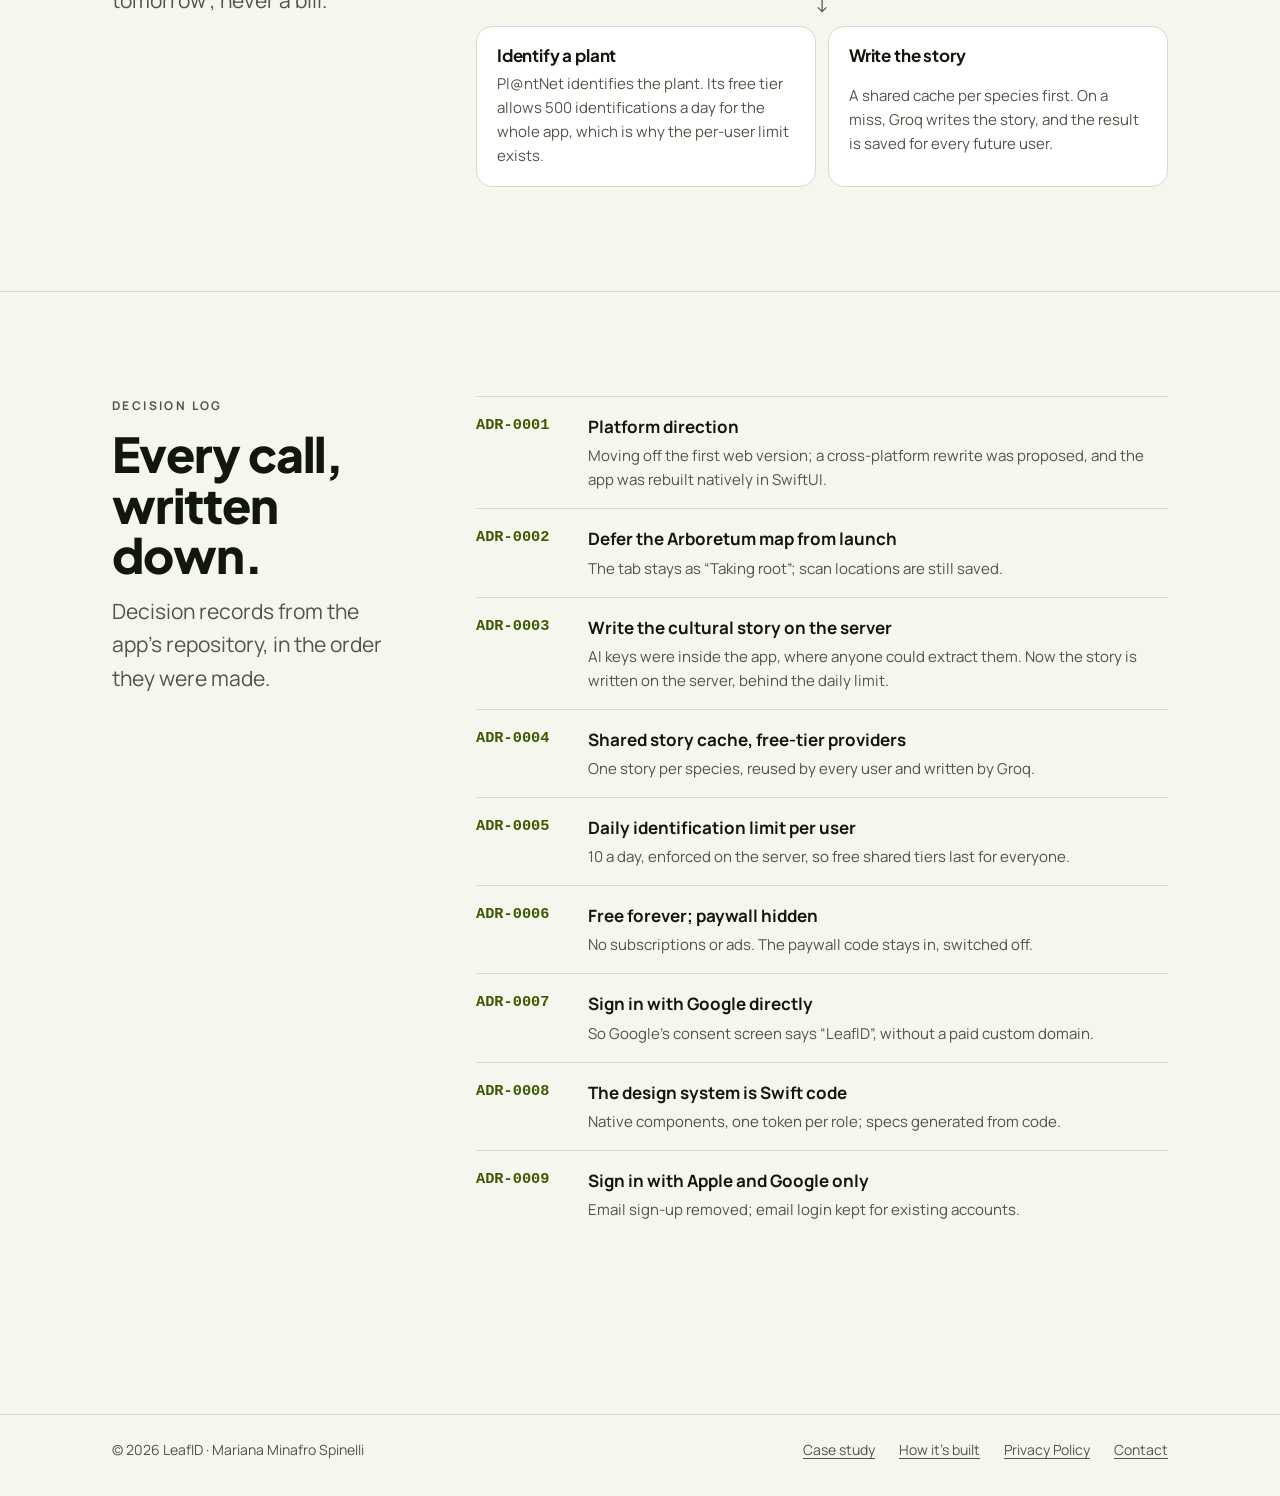
==== commit 25ab6ec2: "How it's built: Gemini removed; Pl@ntNet identifies, Groq writes the story Co-Authored-By: Claude Op" ====
--- a/build.html
+++ b/build.html
@@ -122,8 +122,8 @@
     intro: "Every provider runs on a free tier with no billing attached. The worst case is “come back tomorrow”, never a bill.",
     app: { title: "iPhone app", text: "SwiftUI, iOS 16.4 and later. Sign in with Apple or Google." },
     backend: { title: "Supabase", text: "Accounts, the Herbarium database and server functions. A per-user limit of 10 identifications a day is enforced on the server." },
-    identify: { title: "Identify a plant", text: "Pl@ntNet first, Gemini as a fallback. Pl@ntNet's free tier allows 500 identifications a day for the whole app, which is why the per-user limit exists." },
-    narrate: { title: "Write the story", text: "A shared cache per species first. On a miss, Groq writes the story, with Gemini as a fallback, and the result is saved for every future user." }
+    identify: { title: "Identify a plant", text: "Pl@ntNet identifies the plant. Its free tier allows 500 identifications a day for the whole app, which is why the per-user limit exists." },
+    narrate: { title: "Write the story", text: "A shared cache per species first. On a miss, Groq writes the story, and the result is saved for every future user." }
   },
 
   adr: {
@@ -134,7 +134,7 @@
       { id: "ADR-0001", title: "Platform direction", text: "Moving off the first web version; a cross-platform rewrite was proposed, and the app was rebuilt natively in SwiftUI." },
       { id: "ADR-0002", title: "Defer the Arboretum map from launch", text: "The tab stays as “Taking root”; scan locations are still saved." },
       { id: "ADR-0003", title: "Write the cultural story on the server", text: "AI keys were inside the app, where anyone could extract them. Now the story is written on the server, behind the daily limit." },
-      { id: "ADR-0004", title: "Shared story cache, free-tier providers", text: "One story per species, reused by every user; Groq first, Gemini as fallback." },
+      { id: "ADR-0004", title: "Shared story cache, free-tier providers", text: "One story per species, reused by every user and written by Groq." },
       { id: "ADR-0005", title: "Daily identification limit per user", text: "10 a day, enforced on the server, so free shared tiers last for everyone." },
       { id: "ADR-0006", title: "Free forever; paywall hidden", text: "No subscriptions or ads. The paywall code stays in, switched off." },
       { id: "ADR-0007", title: "Sign in with Google directly", text: "So Google's consent screen says “LeafID”, without a paid custom domain." },
